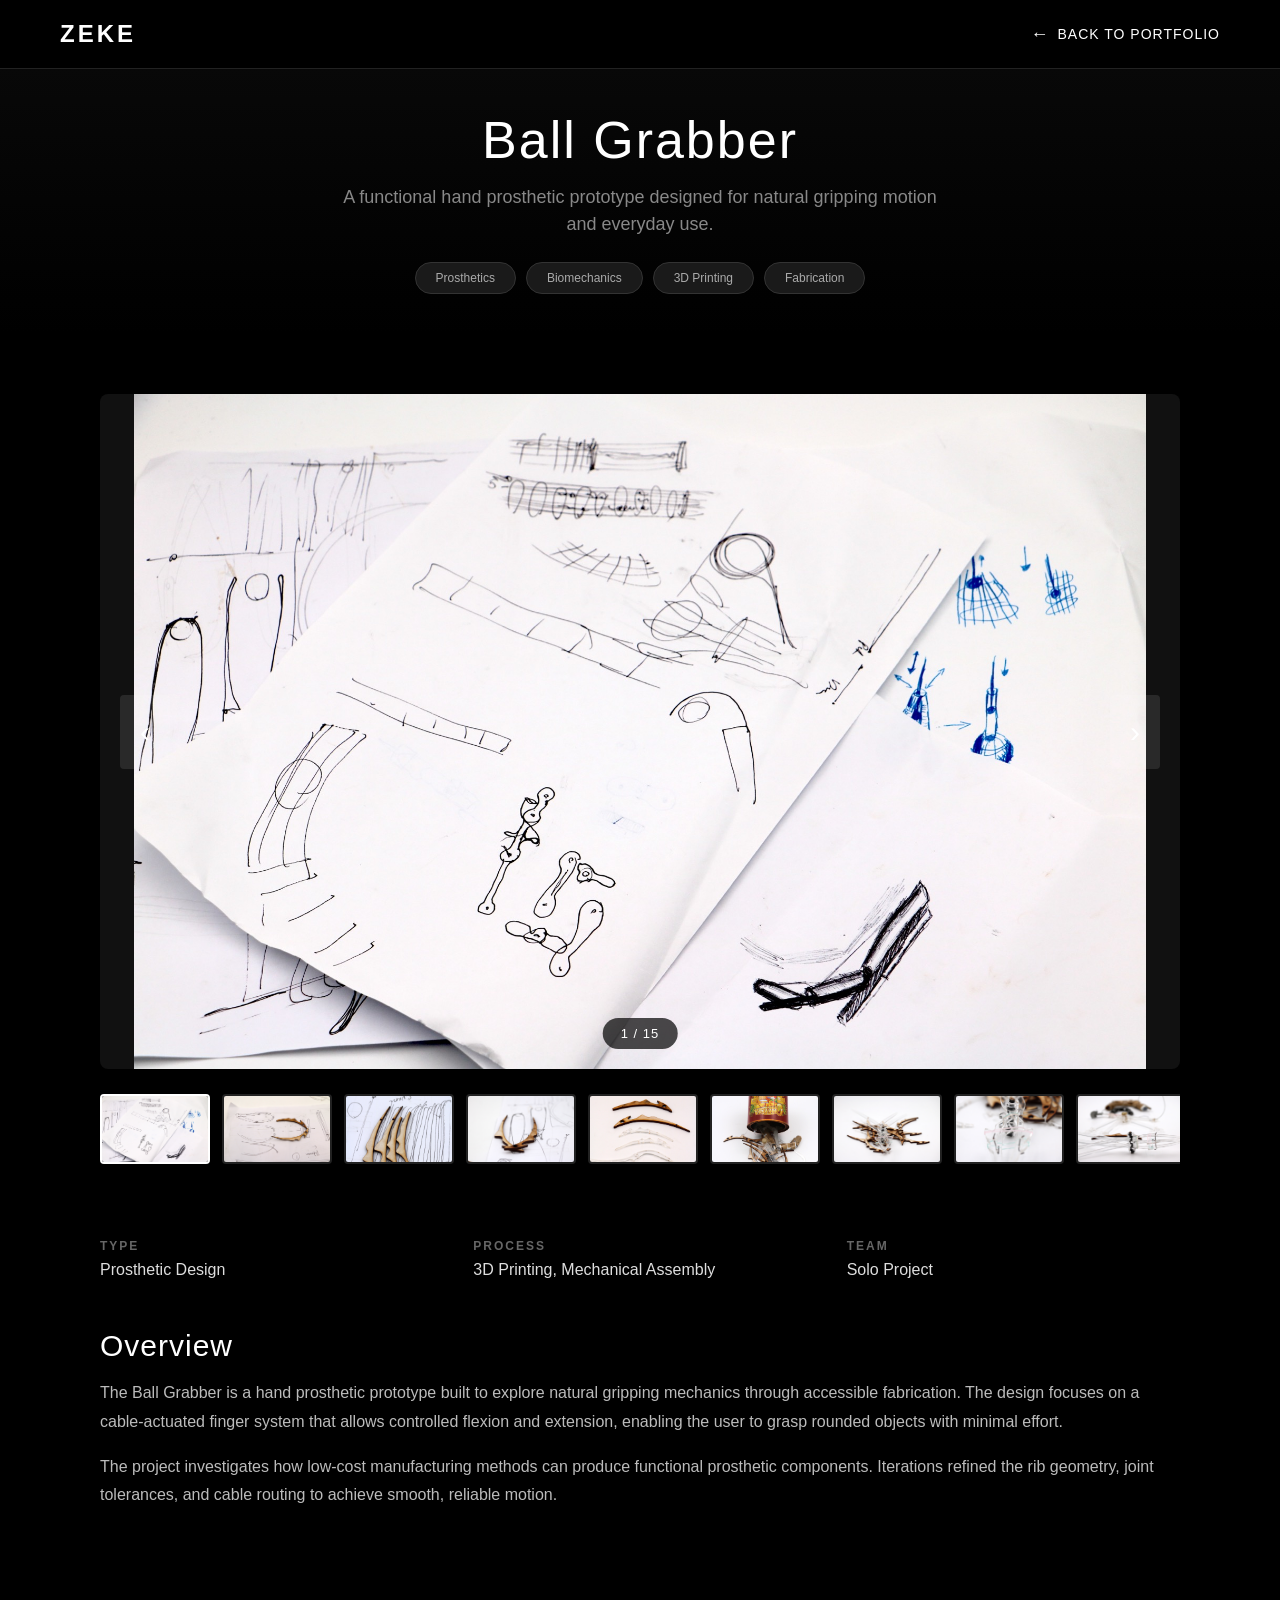
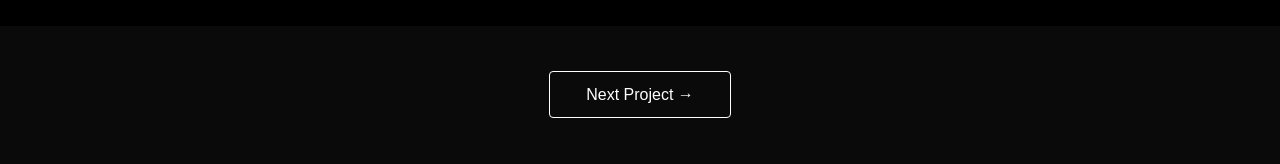
==== ball-grabber.html @ 94091442 "Refactor site: extract base64 images, add 4 new projects, clean up junk files - Extracted all inline" ====
<!DOCTYPE html>
<html lang="en">
<head>
    <meta charset="UTF-8">
    <meta name="viewport" content="width=device-width, initial-scale=1.0">
    <title>Ball Grabber — Zeke</title>
    <style>
        * { margin: 0; padding: 0; box-sizing: border-box; }
        body { font-family: 'Helvetica Neue', Arial, sans-serif; background: #000; color: #fff; overflow-x: hidden; }

        nav {
            position: fixed; top: 0; left: 0; right: 0; z-index: 100;
            padding: 20px 60px; display: flex; justify-content: space-between; align-items: center;
            background: rgba(0,0,0,0.95); backdrop-filter: blur(10px); border-bottom: 1px solid #222;
        }
        nav .logo { font-size: 24px; font-weight: 700; letter-spacing: 3px; }
        nav .back-link {
            color: #fff; text-decoration: none; font-size: 14px; letter-spacing: 1px;
            text-transform: uppercase; transition: opacity 0.3s ease; display: flex; align-items: center; gap: 8px;
        }
        nav .back-link:hover { opacity: 0.6; }
        nav .back-link::before { content: "←"; font-size: 18px; }

        .project-hero {
            min-height: 35vh; display: flex; flex-direction: column; justify-content: center;
            align-items: center; text-align: center; padding: 110px 60px 40px;
            background: linear-gradient(180deg, #0a0a0a 0%, #000 100%);
        }
        .project-hero h1 { font-size: 52px; font-weight: 300; letter-spacing: 2px; margin-bottom: 14px; }
        .project-hero .subtitle { font-size: 18px; color: #888; margin-bottom: 24px; max-width: 600px; line-height: 1.5; }
        .project-tags { display: flex; flex-wrap: wrap; gap: 10px; justify-content: center; }
        .tag { background: #1a1a1a; padding: 8px 20px; border-radius: 20px; font-size: 12px; color: #aaa; border: 1px solid #333; }

        .gallery-section { max-width: 1200px; margin: 0 auto; padding: 60px 60px 20px; }
        .gallery-main {
            position: relative; background: #111; border-radius: 8px; overflow: hidden; margin-bottom: 20px;
        }
        .gallery-main img {
            width: 100%; max-height: 75vh; object-fit: contain; display: block;
        }
        .gallery-nav {
            position: absolute; top: 50%; transform: translateY(-50%);
            background: rgba(255,255,255,0.1); border: none; color: #fff; font-size: 30px;
            padding: 20px; cursor: pointer; transition: all 0.3s ease; z-index: 10; border-radius: 4px;
        }
        .gallery-nav:hover { background: rgba(255,255,255,0.2); }
        .gallery-nav.prev { left: 20px; }
        .gallery-nav.next { right: 20px; }
        .gallery-counter {
            position: absolute; bottom: 20px; left: 50%; transform: translateX(-50%);
            background: rgba(0,0,0,0.7); padding: 8px 18px; border-radius: 20px; font-size: 13px; letter-spacing: 1px;
        }
        .gallery-thumbs {
            display: flex; gap: 12px; overflow-x: auto; padding: 5px 0 15px;
            scrollbar-width: thin; scrollbar-color: #333 #111;
        }
        .gallery-thumbs::-webkit-scrollbar { height: 6px; }
        .gallery-thumbs::-webkit-scrollbar-track { background: #111; }
        .gallery-thumbs::-webkit-scrollbar-thumb { background: #333; border-radius: 3px; }
        .thumb {
            min-width: 110px; height: 70px; background: #222; border-radius: 4px; cursor: pointer;
            overflow: hidden; border: 2px solid transparent; transition: border-color 0.2s ease; flex-shrink: 0;
        }
        .thumb img { width: 100%; height: 100%; object-fit: cover; }
        .thumb:hover { border-color: #666; }
        .thumb.active { border-color: #fff; }

        .video-section { max-width: 1200px; margin: 0 auto; padding: 20px 60px 60px; }
        .video-section h2 { font-size: 28px; font-weight: 300; letter-spacing: 1px; margin-bottom: 20px; color: #ccc; }
        .video-section video { width: 100%; border-radius: 8px; background: #111; }

        .info-section { max-width: 1200px; margin: 0 auto; padding: 40px 60px 100px; }
        .info-grid { display: grid; grid-template-columns: repeat(auto-fit, minmax(200px, 1fr)); gap: 40px; margin-bottom: 50px; }
        .info-item h3 { font-size: 12px; text-transform: uppercase; letter-spacing: 2px; color: #666; margin-bottom: 8px; }
        .info-item p { font-size: 16px; color: #ddd; }
        .desc-section h2 { font-size: 30px; font-weight: 300; letter-spacing: 1px; margin-bottom: 16px; }
        .desc-section p { font-size: 16px; line-height: 1.8; color: #bbb; margin-bottom: 16px; }

        .nav-footer { text-align: center; padding: 60px; background: #0a0a0a; }
        .nav-footer a { color: #fff; text-decoration: none; font-size: 16px; padding: 14px 36px; border: 1px solid #fff; border-radius: 4px; transition: all 0.3s ease; }
        .nav-footer a:hover { background: #fff; color: #000; }

        @media (max-width: 768px) {
            nav { padding: 20px 30px; }
            .project-hero { padding: 90px 30px 30px; }
            .project-hero h1 { font-size: 34px; }
            .gallery-section, .info-section, .video-section { padding-left: 30px; padding-right: 30px; }
            .gallery-nav { padding: 14px; font-size: 22px; }
        }
    </style>
</head>
<body>
    <nav>
        <div class="logo">ZEKE</div>
        <a href="index.html" class="back-link">Back to Portfolio</a>
    </nav>

    <div class="project-hero">
        <h1>Ball Grabber</h1>
        <p class="subtitle">A functional hand prosthetic prototype designed for natural gripping motion and everyday use.</p>
        <div class="project-tags">
            <span class="tag">Prosthetics</span>
            <span class="tag">Biomechanics</span>
            <span class="tag">3D Printing</span>
            <span class="tag">Fabrication</span>
        </div>
    </div>

    <div class="gallery-section">
        <div class="gallery-main">
            <img id="main-img" src="images/ball-grabber/1.jpg" alt="Ball Grabber">
            <button class="gallery-nav prev" onclick="changeImg(-1)">&#8249;</button>
            <button class="gallery-nav next" onclick="changeImg(1)">&#8250;</button>
            <div class="gallery-counter"><span id="cur">1</span> / <span id="tot"></span></div>
        </div>
        <div class="gallery-thumbs" id="thumbs"></div>
    </div>

    <div class="video-section" id="video-wrap" style="display:none">
        <h2>Demo</h2>
        <video controls preload="none">
            <source src="videos/ball-grabber-demo.mp4" type="video/mp4">
        </video>
    </div>

    <div class="info-section">
        <div class="info-grid">
            <div class="info-item"><h3>Type</h3><p>Prosthetic Design</p></div>
            <div class="info-item"><h3>Process</h3><p>3D Printing, Mechanical Assembly</p></div>
            <div class="info-item"><h3>Team</h3><p>Solo Project</p></div>
        </div>
        <div class="desc-section">
            <h2>Overview</h2>
            <p>The Ball Grabber is a hand prosthetic prototype built to explore natural gripping mechanics through accessible fabrication. The design focuses on a cable-actuated finger system that allows controlled flexion and extension, enabling the user to grasp rounded objects with minimal effort.</p>
            <p>The project investigates how low-cost manufacturing methods can produce functional prosthetic components. Iterations refined the rib geometry, joint tolerances, and cable routing to achieve smooth, reliable motion.</p>
        </div>
    </div>

    <div class="nav-footer">
        <a href="idle-motion.html">Next Project →</a>
    </div>

    <script>
        const imgs = [
            'images/ball-grabber/1.jpg',
            'images/ball-grabber/2.jpg',
            'images/ball-grabber/3.jpg',
            'images/ball-grabber/4.jpg',
            'images/ball-grabber/6.jpg',
            'images/ball-grabber/7.jpg',
            'images/ball-grabber/8.jpg',
            'images/ball-grabber/9.jpg',
            'images/ball-grabber/10.jpg',
            'images/ball-grabber/11.jpg',
            'images/ball-grabber/12.jpg',
            'images/ball-grabber/13.jpg',
            'images/ball-grabber/14.jpg',
            'images/ball-grabber/15.jpg',
            'images/ball-grabber/16.jpg'
        ];
        let cur = 0;
        const mainImg = document.getElementById('main-img');
        const curEl = document.getElementById('cur');
        const totEl = document.getElementById('tot');
        const thumbsEl = document.getElementById('thumbs');

        totEl.textContent = imgs.length;

        imgs.forEach((src, i) => {
            const t = document.createElement('div');
            t.className = 'thumb' + (i === 0 ? ' active' : '');
            t.innerHTML = `<img src="${src}" alt="Image ${i+1}" loading="lazy">`;
            t.onclick = () => goTo(i);
            thumbsEl.appendChild(t);
        });

        function goTo(i) {
            cur = i;
            mainImg.src = imgs[cur];
            curEl.textContent = cur + 1;
            document.querySelectorAll('.thumb').forEach((t, idx) => t.classList.toggle('active', idx === cur));
            document.querySelectorAll('.thumb')[cur].scrollIntoView({ behavior: 'smooth', inline: 'center' });
        }

        function changeImg(dir) {
            cur = (cur + dir + imgs.length) % imgs.length;
            goTo(cur);
        }

        document.addEventListener('keydown', e => {
            if (e.key === 'ArrowLeft') changeImg(-1);
            if (e.key === 'ArrowRight') changeImg(1);
        });

        // Show video section only if video file exists
        fetch('videos/ball-grabber-demo.mp4', { method: 'HEAD' })
            .then(r => { if (r.ok) document.getElementById('video-wrap').style.display = 'block'; })
            .catch(() => {});
    </script>
</body>
</html>
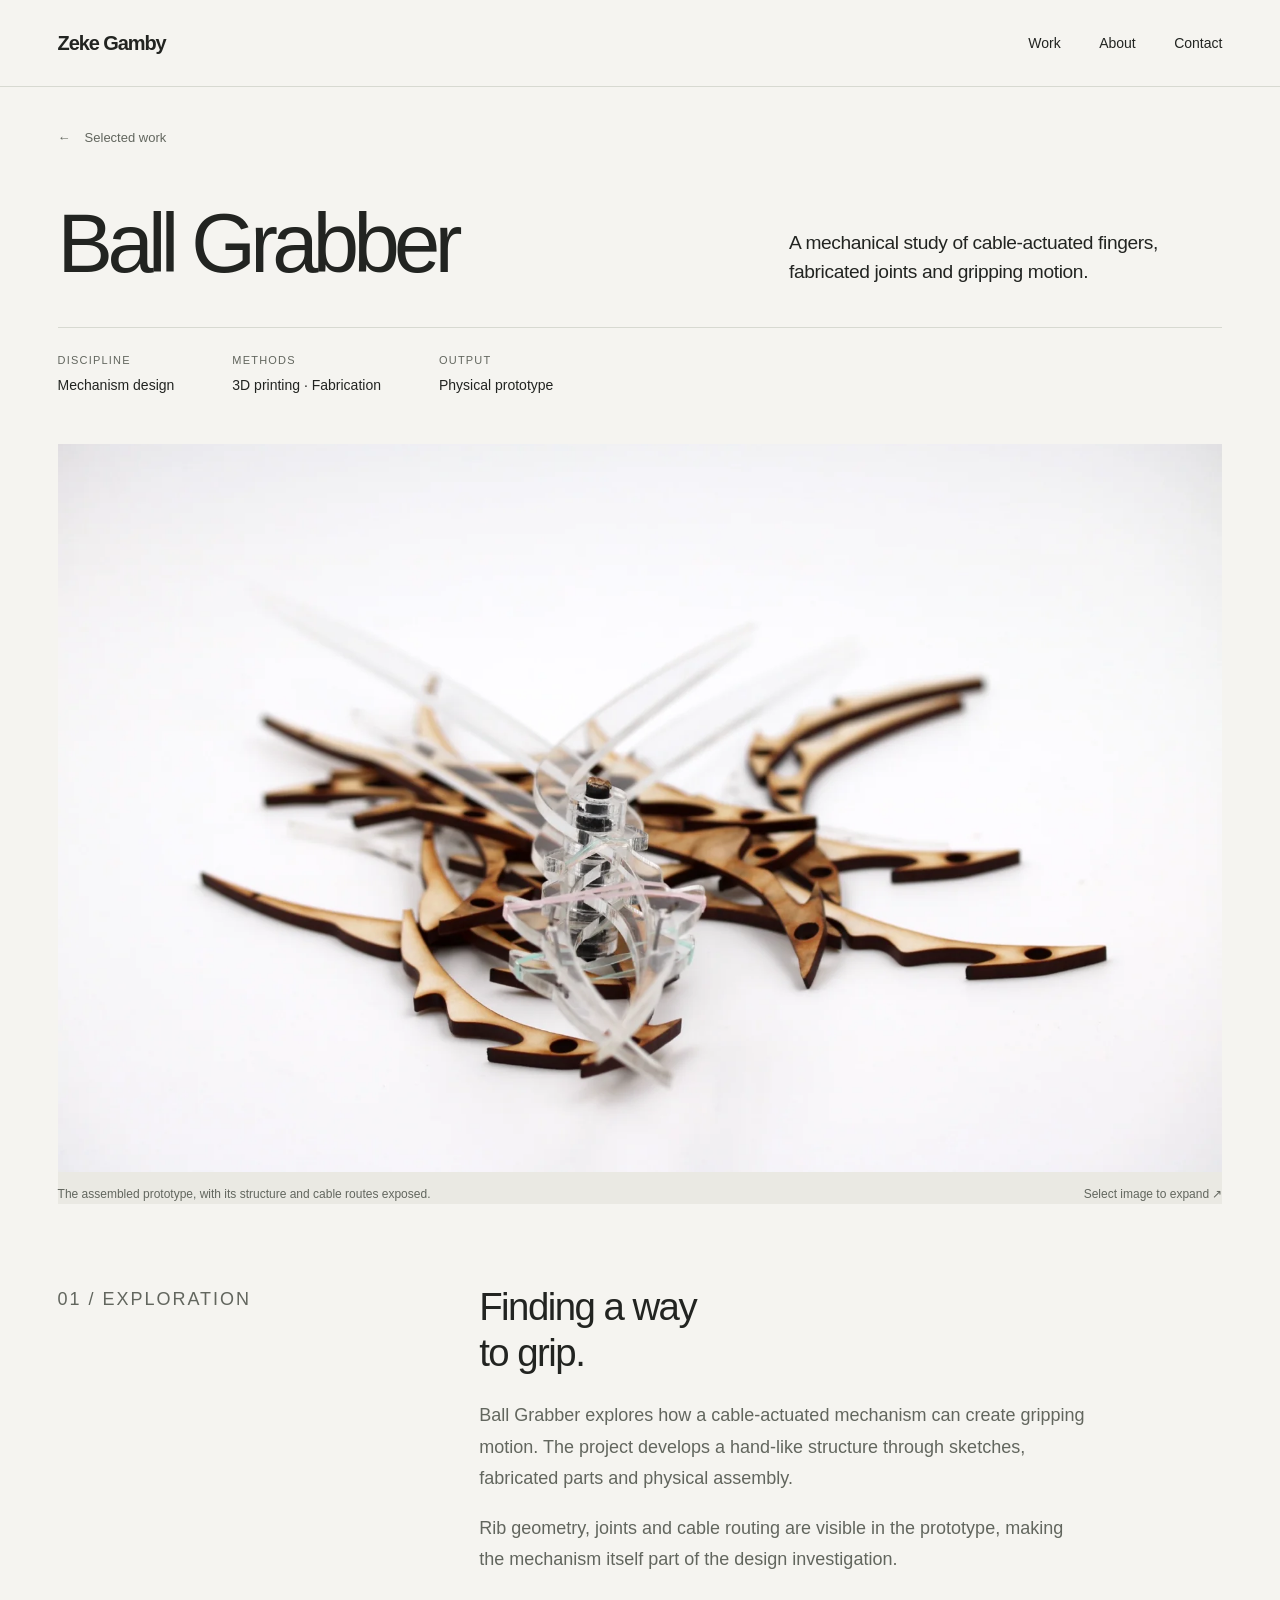
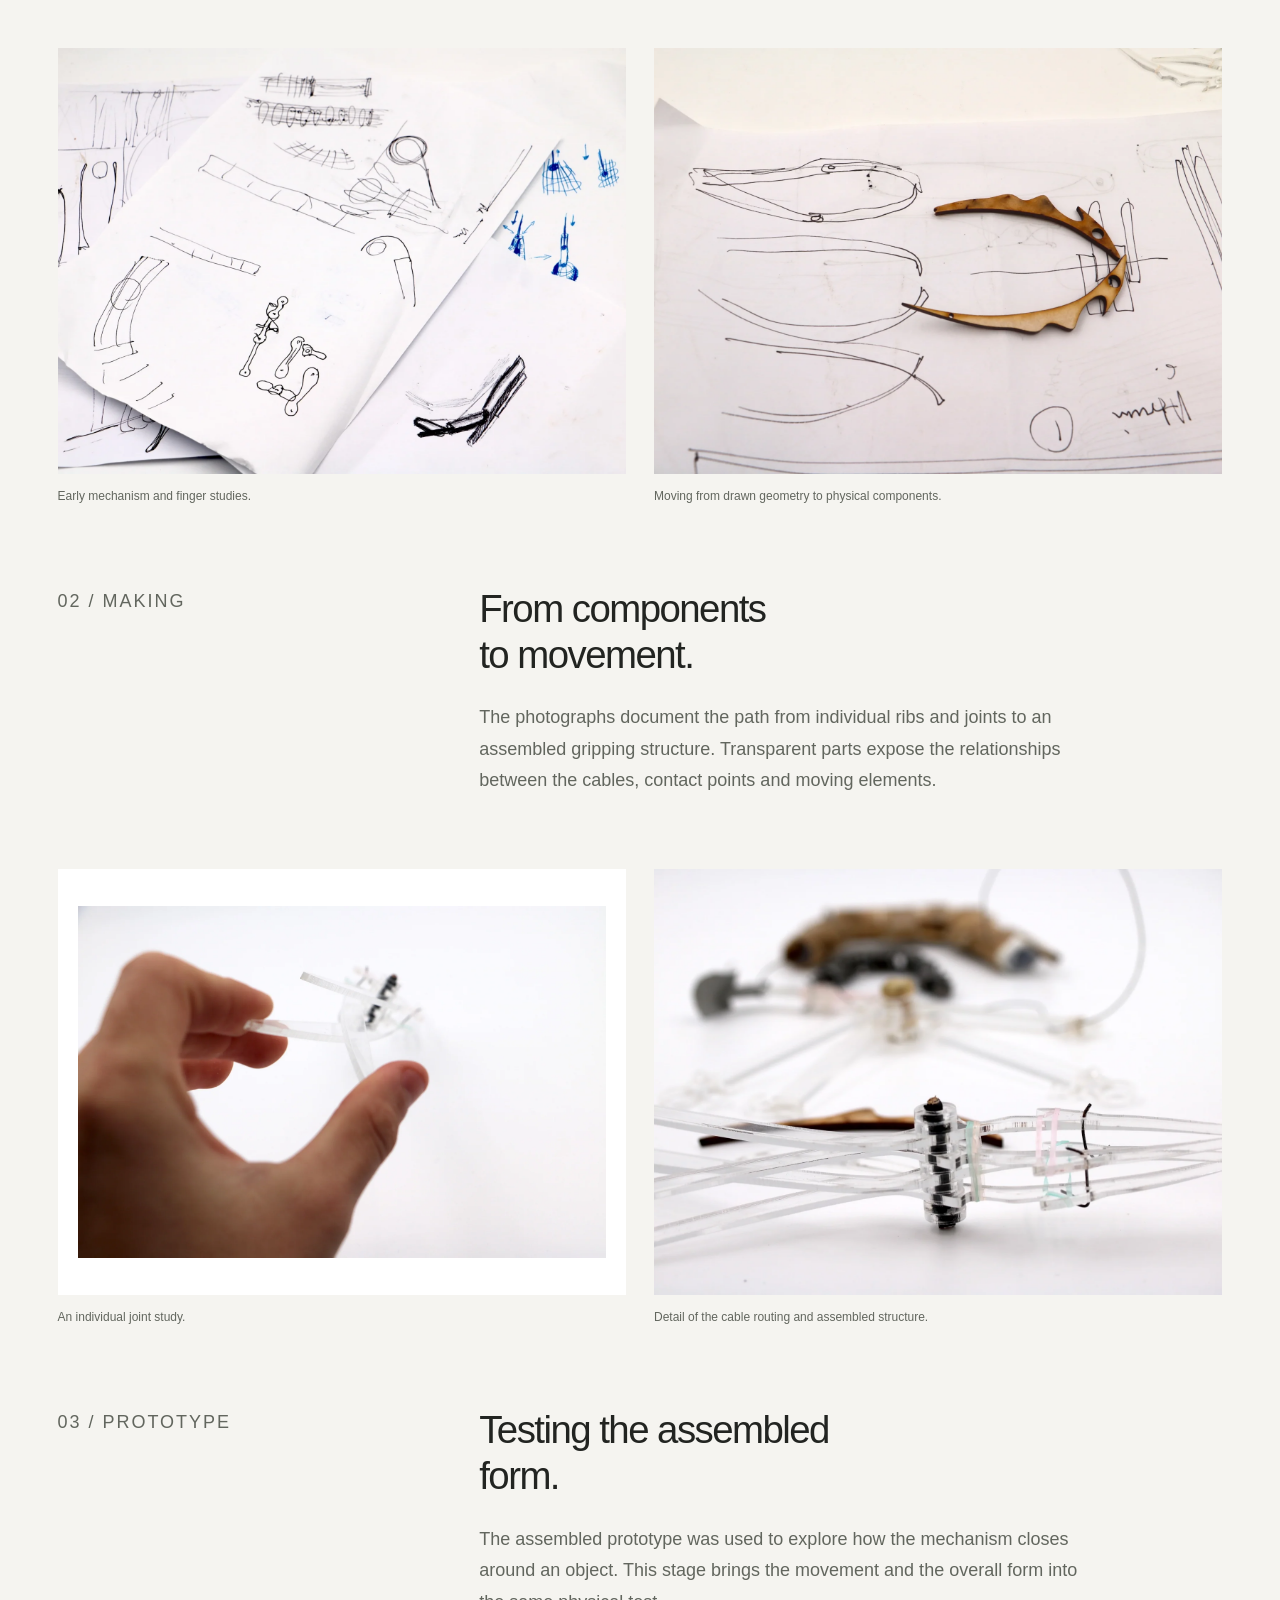
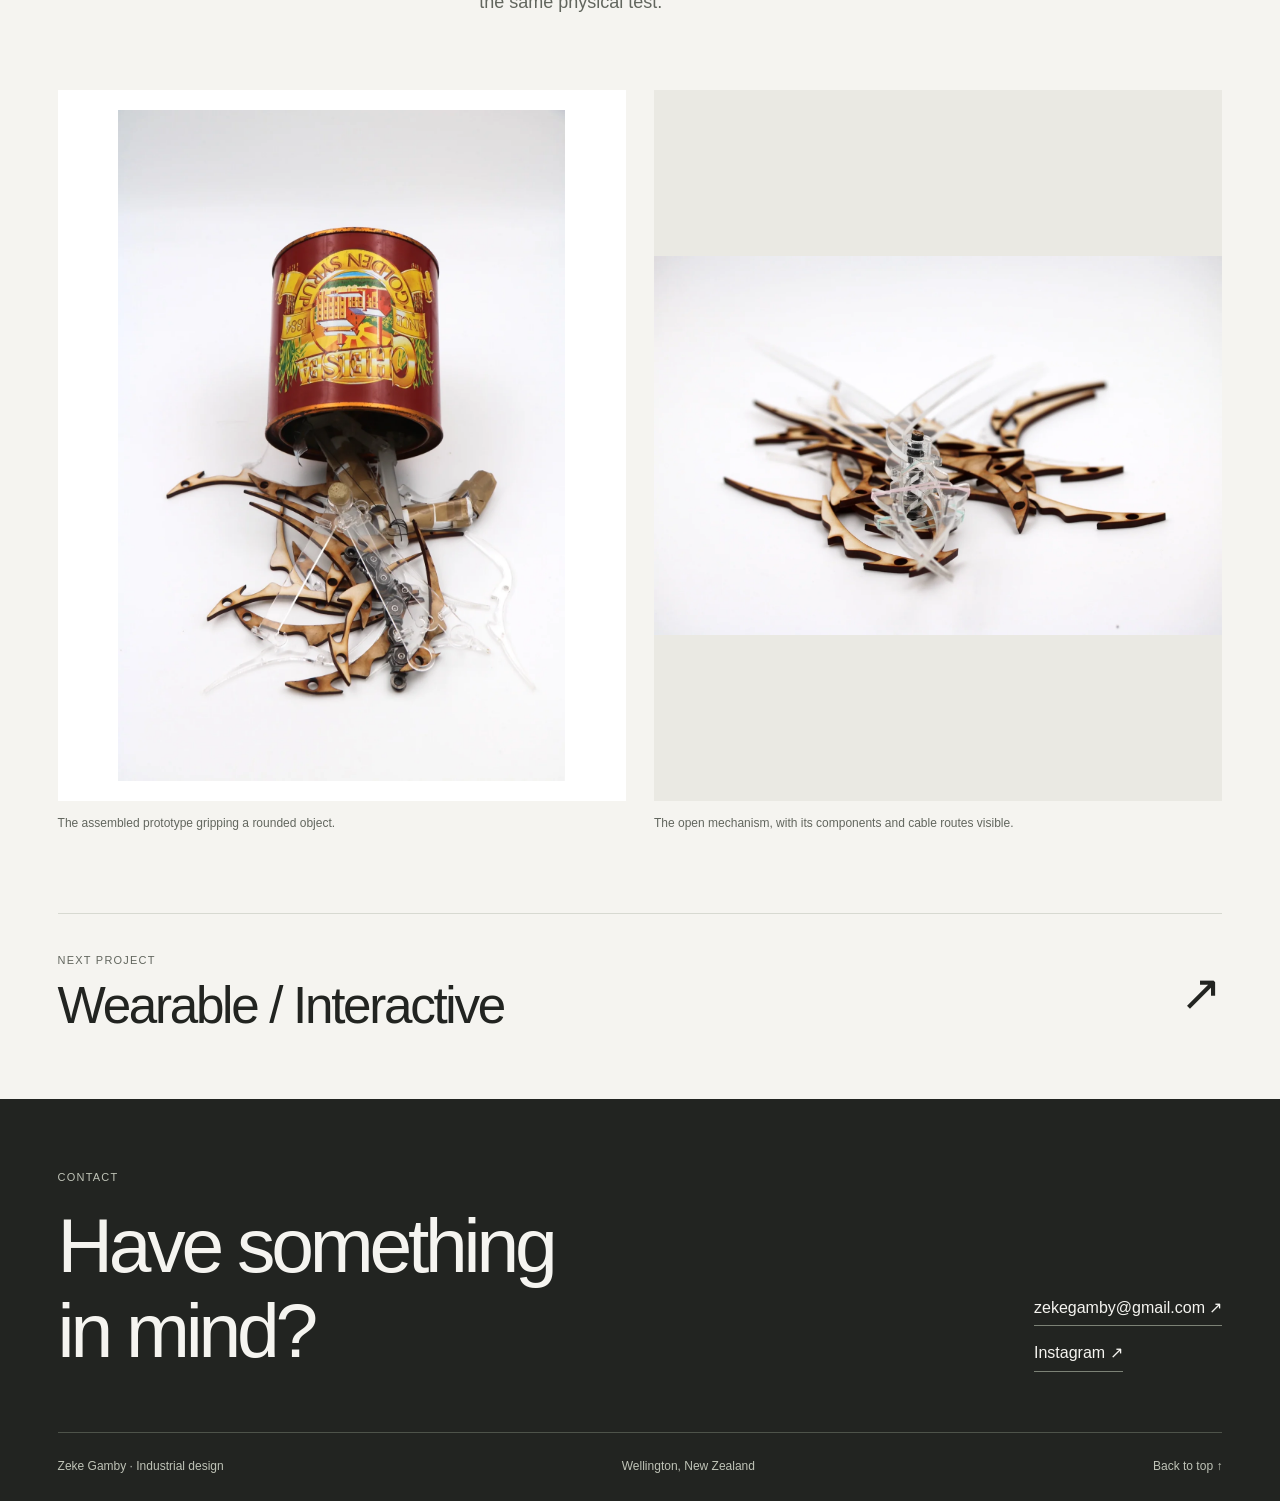
==== commit e13d0b07: "Redesign portfolio with readable case studies and image-led project layouts" ====
--- a/ball-grabber.html
+++ b/ball-grabber.html
@@ -1,201 +1,20 @@
-<!DOCTYPE html>
-<html lang="en">
-<head>
-    <meta charset="UTF-8">
-    <meta name="viewport" content="width=device-width, initial-scale=1.0">
-    <title>Ball Grabber — Zeke</title>
-    <style>
-        * { margin: 0; padding: 0; box-sizing: border-box; }
-        body { font-family: 'Helvetica Neue', Arial, sans-serif; background: #000; color: #fff; overflow-x: hidden; }
-
-        nav {
-            position: fixed; top: 0; left: 0; right: 0; z-index: 100;
-            padding: 20px 60px; display: flex; justify-content: space-between; align-items: center;
-            background: rgba(0,0,0,0.95); backdrop-filter: blur(10px); border-bottom: 1px solid #222;
-        }
-        nav .logo { font-size: 24px; font-weight: 700; letter-spacing: 3px; }
-        nav .back-link {
-            color: #fff; text-decoration: none; font-size: 14px; letter-spacing: 1px;
-            text-transform: uppercase; transition: opacity 0.3s ease; display: flex; align-items: center; gap: 8px;
-        }
-        nav .back-link:hover { opacity: 0.6; }
-        nav .back-link::before { content: "←"; font-size: 18px; }
-
-        .project-hero {
-            min-height: 35vh; display: flex; flex-direction: column; justify-content: center;
-            align-items: center; text-align: center; padding: 110px 60px 40px;
-            background: linear-gradient(180deg, #0a0a0a 0%, #000 100%);
-        }
-        .project-hero h1 { font-size: 52px; font-weight: 300; letter-spacing: 2px; margin-bottom: 14px; }
-        .project-hero .subtitle { font-size: 18px; color: #888; margin-bottom: 24px; max-width: 600px; line-height: 1.5; }
-        .project-tags { display: flex; flex-wrap: wrap; gap: 10px; justify-content: center; }
-        .tag { background: #1a1a1a; padding: 8px 20px; border-radius: 20px; font-size: 12px; color: #aaa; border: 1px solid #333; }
-
-        .gallery-section { max-width: 1200px; margin: 0 auto; padding: 60px 60px 20px; }
-        .gallery-main {
-            position: relative; background: #111; border-radius: 8px; overflow: hidden; margin-bottom: 20px;
-        }
-        .gallery-main img {
-            width: 100%; max-height: 75vh; object-fit: contain; display: block;
-        }
-        .gallery-nav {
-            position: absolute; top: 50%; transform: translateY(-50%);
-            background: rgba(255,255,255,0.1); border: none; color: #fff; font-size: 30px;
-            padding: 20px; cursor: pointer; transition: all 0.3s ease; z-index: 10; border-radius: 4px;
-        }
-        .gallery-nav:hover { background: rgba(255,255,255,0.2); }
-        .gallery-nav.prev { left: 20px; }
-        .gallery-nav.next { right: 20px; }
-        .gallery-counter {
-            position: absolute; bottom: 20px; left: 50%; transform: translateX(-50%);
-            background: rgba(0,0,0,0.7); padding: 8px 18px; border-radius: 20px; font-size: 13px; letter-spacing: 1px;
-        }
-        .gallery-thumbs {
-            display: flex; gap: 12px; overflow-x: auto; padding: 5px 0 15px;
-            scrollbar-width: thin; scrollbar-color: #333 #111;
-        }
-        .gallery-thumbs::-webkit-scrollbar { height: 6px; }
-        .gallery-thumbs::-webkit-scrollbar-track { background: #111; }
-        .gallery-thumbs::-webkit-scrollbar-thumb { background: #333; border-radius: 3px; }
-        .thumb {
-            min-width: 110px; height: 70px; background: #222; border-radius: 4px; cursor: pointer;
-            overflow: hidden; border: 2px solid transparent; transition: border-color 0.2s ease; flex-shrink: 0;
-        }
-        .thumb img { width: 100%; height: 100%; object-fit: cover; }
-        .thumb:hover { border-color: #666; }
-        .thumb.active { border-color: #fff; }
-
-        .video-section { max-width: 1200px; margin: 0 auto; padding: 20px 60px 60px; }
-        .video-section h2 { font-size: 28px; font-weight: 300; letter-spacing: 1px; margin-bottom: 20px; color: #ccc; }
-        .video-section video { width: 100%; border-radius: 8px; background: #111; }
-
-        .info-section { max-width: 1200px; margin: 0 auto; padding: 40px 60px 100px; }
-        .info-grid { display: grid; grid-template-columns: repeat(auto-fit, minmax(200px, 1fr)); gap: 40px; margin-bottom: 50px; }
-        .info-item h3 { font-size: 12px; text-transform: uppercase; letter-spacing: 2px; color: #666; margin-bottom: 8px; }
-        .info-item p { font-size: 16px; color: #ddd; }
-        .desc-section h2 { font-size: 30px; font-weight: 300; letter-spacing: 1px; margin-bottom: 16px; }
-        .desc-section p { font-size: 16px; line-height: 1.8; color: #bbb; margin-bottom: 16px; }
-
-        .nav-footer { text-align: center; padding: 60px; background: #0a0a0a; }
-        .nav-footer a { color: #fff; text-decoration: none; font-size: 16px; padding: 14px 36px; border: 1px solid #fff; border-radius: 4px; transition: all 0.3s ease; }
-        .nav-footer a:hover { background: #fff; color: #000; }
-
-        @media (max-width: 768px) {
-            nav { padding: 20px 30px; }
-            .project-hero { padding: 90px 30px 30px; }
-            .project-hero h1 { font-size: 34px; }
-            .gallery-section, .info-section, .video-section { padding-left: 30px; padding-right: 30px; }
-            .gallery-nav { padding: 14px; font-size: 22px; }
-        }
-    </style>
-</head>
-<body>
-    <nav>
-        <div class="logo">ZEKE</div>
-        <a href="index.html" class="back-link">Back to Portfolio</a>
-    </nav>
-
-    <div class="project-hero">
-        <h1>Ball Grabber</h1>
-        <p class="subtitle">A functional hand prosthetic prototype designed for natural gripping motion and everyday use.</p>
-        <div class="project-tags">
-            <span class="tag">Prosthetics</span>
-            <span class="tag">Biomechanics</span>
-            <span class="tag">3D Printing</span>
-            <span class="tag">Fabrication</span>
-        </div>
-    </div>
-
-    <div class="gallery-section">
-        <div class="gallery-main">
-            <img id="main-img" src="images/ball-grabber/1.jpg" alt="Ball Grabber">
-            <button class="gallery-nav prev" onclick="changeImg(-1)">&#8249;</button>
-            <button class="gallery-nav next" onclick="changeImg(1)">&#8250;</button>
-            <div class="gallery-counter"><span id="cur">1</span> / <span id="tot"></span></div>
-        </div>
-        <div class="gallery-thumbs" id="thumbs"></div>
-    </div>
-
-    <div class="video-section" id="video-wrap" style="display:none">
-        <h2>Demo</h2>
-        <video controls preload="none">
-            <source src="videos/ball-grabber-demo.mp4" type="video/mp4">
-        </video>
-    </div>
-
-    <div class="info-section">
-        <div class="info-grid">
-            <div class="info-item"><h3>Type</h3><p>Prosthetic Design</p></div>
-            <div class="info-item"><h3>Process</h3><p>3D Printing, Mechanical Assembly</p></div>
-            <div class="info-item"><h3>Team</h3><p>Solo Project</p></div>
-        </div>
-        <div class="desc-section">
-            <h2>Overview</h2>
-            <p>The Ball Grabber is a hand prosthetic prototype built to explore natural gripping mechanics through accessible fabrication. The design focuses on a cable-actuated finger system that allows controlled flexion and extension, enabling the user to grasp rounded objects with minimal effort.</p>
-            <p>The project investigates how low-cost manufacturing methods can produce functional prosthetic components. Iterations refined the rib geometry, joint tolerances, and cable routing to achieve smooth, reliable motion.</p>
-        </div>
-    </div>
-
-    <div class="nav-footer">
-        <a href="idle-motion.html">Next Project →</a>
-    </div>
-
-    <script>
-        const imgs = [
-            'images/ball-grabber/1.jpg',
-            'images/ball-grabber/2.jpg',
-            'images/ball-grabber/3.jpg',
-            'images/ball-grabber/4.jpg',
-            'images/ball-grabber/6.jpg',
-            'images/ball-grabber/7.jpg',
-            'images/ball-grabber/8.jpg',
-            'images/ball-grabber/9.jpg',
-            'images/ball-grabber/10.jpg',
-            'images/ball-grabber/11.jpg',
-            'images/ball-grabber/12.jpg',
-            'images/ball-grabber/13.jpg',
-            'images/ball-grabber/14.jpg',
-            'images/ball-grabber/15.jpg',
-            'images/ball-grabber/16.jpg'
-        ];
-        let cur = 0;
-        const mainImg = document.getElementById('main-img');
-        const curEl = document.getElementById('cur');
-        const totEl = document.getElementById('tot');
-        const thumbsEl = document.getElementById('thumbs');
-
-        totEl.textContent = imgs.length;
-
-        imgs.forEach((src, i) => {
-            const t = document.createElement('div');
-            t.className = 'thumb' + (i === 0 ? ' active' : '');
-            t.innerHTML = `<img src="${src}" alt="Image ${i+1}" loading="lazy">`;
-            t.onclick = () => goTo(i);
-            thumbsEl.appendChild(t);
-        });
-
-        function goTo(i) {
-            cur = i;
-            mainImg.src = imgs[cur];
-            curEl.textContent = cur + 1;
-            document.querySelectorAll('.thumb').forEach((t, idx) => t.classList.toggle('active', idx === cur));
-            document.querySelectorAll('.thumb')[cur].scrollIntoView({ behavior: 'smooth', inline: 'center' });
-        }
-
-        function changeImg(dir) {
-            cur = (cur + dir + imgs.length) % imgs.length;
-            goTo(cur);
-        }
-
-        document.addEventListener('keydown', e => {
-            if (e.key === 'ArrowLeft') changeImg(-1);
-            if (e.key === 'ArrowRight') changeImg(1);
-        });
-
-        // Show video section only if video file exists
-        fetch('videos/ball-grabber-demo.mp4', { method: 'HEAD' })
-            .then(r => { if (r.ok) document.getElementById('video-wrap').style.display = 'block'; })
-            .catch(() => {});
-    </script>
-</body>
-</html>
+<!doctype html>
+<html lang="en"><head>
+<meta charset="utf-8"><meta name="viewport" content="width=device-width, initial-scale=1">
+<title>Ball Grabber — Zeke Gamby</title><meta name="description" content="A mechanical study of cable-actuated fingers, fabricated joints and gripping motion.">
+<meta name="theme-color" content="#f5f4f0"><link rel="canonical" href="https://zekegamby.com/ball-grabber.html">
+<meta property="og:type" content="website"><meta property="og:title" content="Ball Grabber — Zeke Gamby"><meta property="og:description" content="A mechanical study of cable-actuated fingers, fabricated joints and gripping motion."><meta property="og:url" content="https://zekegamby.com/ball-grabber.html"><meta property="og:image" content="https://zekegamby.com/assets/grabber-cover.webp">
+<link rel="icon" href="assets/favicon.svg" type="image/svg+xml"><link rel="stylesheet" href="assets/site.css"><script src="assets/site.js" defer></script>
+</head><body><a class="skip" href="#main">Skip to content</a>
+<header class="site-header"><div class="wrap header-inner">
+<a class="wordmark" href="index.html" aria-label="Zeke Gamby, home">Zeke Gamby</a>
+<nav class="site-nav" aria-label="Main navigation"><a href="index.html#projects">Work</a><a href="index.html#about">About</a><a href="index.html#contact">Contact</a></nav>
+</div></header><main id="main"><div class="wrap"><header class="project-header"><a class="back-link" href="index.html#projects"><span aria-hidden="true">←</span> Selected work</a>
+<div class="project-title-row"><h1>Ball Grabber</h1><p class="project-intro">A mechanical study of cable-actuated fingers, fabricated joints and gripping motion.</p></div><dl class="meta"><div><dt>Discipline</dt><dd>Mechanism design</dd></div><div><dt>Methods</dt><dd>3D printing · Fabrication</dd></div><div><dt>Output</dt><dd>Physical prototype</dd></div></dl></header>
+<figure class="project-hero "><a href="assets/grabber-cover.webp" class="image-link" data-viewer data-caption="The assembled prototype, with its structure and cable routes exposed." aria-label="Expand image: An assembled gripping mechanism with timber and transparent components"><img src="assets/grabber-cover.webp" srcset="assets/grabber-cover-small.webp 840w, assets/grabber-cover.webp 1800w" sizes="(max-width: 640px) 100vw, (max-width: 900px) 60vw, 900px" width="1800" height="1200" alt="An assembled gripping mechanism with timber and transparent components" loading="eager" fetchpriority="high" decoding="async" class=""></a><figcaption><span>The assembled prototype, with its structure and cable routes exposed.</span><span class="expand-hint">Select image to expand ↗</span></figcaption></figure><div class="project-body"><section class="story-section"><p class="section-label">01 / Exploration</p><div><h2>Finding a way<br>to grip.</h2><p>Ball Grabber explores how a cable-actuated mechanism can create gripping motion. The project develops a hand-like structure through sketches, fabricated parts and physical assembly.</p><p>Rib geometry, joints and cable routing are visible in the prototype, making the mechanism itself part of the design investigation.</p></div></section><div class="gallery"><figure class=""><a href="assets/grabber-sketch.webp" class="image-link" data-viewer data-caption="Early mechanism and finger studies." aria-label="Expand image: Pencil sketches of mechanical fingers and gripping configurations"><img src="assets/grabber-sketch.webp" srcset="assets/grabber-sketch-small.webp 840w, assets/grabber-sketch.webp 1800w" sizes="(max-width: 640px) 100vw, (max-width: 900px) 60vw, 900px" width="1800" height="1200" alt="Pencil sketches of mechanical fingers and gripping configurations" loading="lazy" decoding="async" class=""></a><figcaption><span>Early mechanism and finger studies.</span></figcaption></figure><figure class=""><a href="assets/grabber-hero.webp" class="image-link" data-viewer data-caption="Moving from drawn geometry to physical components." aria-label="Expand image: Fabricated timber ribs arranged on a drawing"><img src="assets/grabber-hero.webp" srcset="assets/grabber-hero-small.webp 840w, assets/grabber-hero.webp 1800w" sizes="(max-width: 640px) 100vw, (max-width: 900px) 60vw, 900px" width="1800" height="1200" alt="Fabricated timber ribs arranged on a drawing" loading="lazy" decoding="async" class=""></a><figcaption><span>Moving from drawn geometry to physical components.</span></figcaption></figure></div><section class="story-section"><p class="section-label">02 / Making</p><div><h2>From components<br>to movement.</h2><p>The photographs document the path from individual ribs and joints to an assembled gripping structure. Transparent parts expose the relationships between the cables, contact points and moving elements.</p></div></section><div class="gallery"><figure class="contain"><a href="assets/grabber-joint.webp" class="image-link" data-viewer data-caption="An individual joint study." aria-label="Expand image: A hand holding a small transparent joint prototype"><img src="assets/grabber-joint.webp" srcset="assets/grabber-joint-small.webp 840w, assets/grabber-joint.webp 1800w" sizes="(max-width: 640px) 100vw, (max-width: 900px) 60vw, 900px" width="1800" height="1200" alt="A hand holding a small transparent joint prototype" loading="lazy" decoding="async" class=""></a><figcaption><span>An individual joint study.</span></figcaption></figure><figure class=""><a href="assets/grabber-detail.webp" class="image-link" data-viewer data-caption="Detail of the cable routing and assembled structure." aria-label="Expand image: Close-up of cables and the assembled gripping mechanism"><img src="assets/grabber-detail.webp" srcset="assets/grabber-detail-small.webp 840w, assets/grabber-detail.webp 1800w" sizes="(max-width: 640px) 100vw, (max-width: 900px) 60vw, 900px" width="1800" height="1200" alt="Close-up of cables and the assembled gripping mechanism" loading="lazy" decoding="async" class=""></a><figcaption><span>Detail of the cable routing and assembled structure.</span></figcaption></figure></div><section class="story-section"><p class="section-label">03 / Prototype</p><div><h2>Testing the assembled form.</h2><p>The assembled prototype was used to explore how the mechanism closes around an object. This stage brings the movement and the overall form into the same physical test.</p></div></section><div class="gallery"><figure class="portrait contain"><a href="assets/grabber-held.webp" class="image-link" data-viewer data-caption="The assembled prototype gripping a rounded object." aria-label="Expand image: Gripping prototype holding a small can"><img src="assets/grabber-held.webp" srcset="assets/grabber-held-small.webp 560w, assets/grabber-held.webp 1200w" sizes="(max-width: 640px) 100vw, (max-width: 900px) 60vw, 900px" width="1200" height="1800" alt="Gripping prototype holding a small can" loading="lazy" decoding="async" class=""></a><figcaption><span>The assembled prototype gripping a rounded object.</span></figcaption></figure><figure class="portrait"><a href="assets/grabber-cover.webp" class="image-link" data-viewer data-caption="The open mechanism, with its components and cable routes visible." aria-label="Expand image: Assembled mechanical gripper with timber ribs and transparent components"><img src="assets/grabber-cover.webp" srcset="assets/grabber-cover-small.webp 840w, assets/grabber-cover.webp 1800w" sizes="(max-width: 640px) 100vw, (max-width: 900px) 60vw, 900px" width="1800" height="1200" alt="Assembled mechanical gripper with timber ribs and transparent components" loading="lazy" decoding="async" class=""></a><figcaption><span>The open mechanism, with its components and cable routes visible.</span></figcaption></figure></div></div>
+<a class="next-project" href="wearable-products.html"><div><p class="eyebrow">Next project</p><h2>Wearable / Interactive</h2></div><span class="big-arrow" aria-hidden="true">↗</span></a>
+</div></main><footer class="contact" id="contact"><div class="wrap">
+<div class="contact-main"><div><p class="eyebrow">Contact</p><h2>Have something<br>in mind?</h2></div>
+<div class="contact-links"><a href="mailto:zekegamby@gmail.com">zekegamby@gmail.com <span aria-hidden="true">↗</span></a><a href="https://instagram.com/zekesdesigns" target="_blank" rel="noopener noreferrer">Instagram <span aria-hidden="true">↗</span></a></div></div>
+<div class="footer-row"><span>Zeke Gamby · Industrial design</span><span>Wellington, New Zealand</span><a href="#main">Back to top ↑</a></div>
+</div></footer></body></html>
--- a/assets/site.css
+++ b/assets/site.css
@@ -0,0 +1,127 @@
+@charset "UTF-8";
+:root{--paper:#f5f4f0;--ink:#222421;--muted:#62665e;--line:#d7d9d1;--accent:#284b3b;--white:#fff;--gutter:clamp(22px,4.5vw,72px);--max:1440px;font-synthesis:none;color-scheme:light}
+*{box-sizing:border-box}
+html{scroll-behavior:smooth;scroll-padding-top:100px}
+body{margin:0;background:var(--paper);color:var(--ink);font-family:"Helvetica Neue",Helvetica,Arial,sans-serif;font-size:17px;line-height:1.6;-webkit-font-smoothing:antialiased}
+body.viewer-open{overflow:hidden}
+a{color:inherit;text-decoration:none;text-underline-offset:5px}
+button{font:inherit;color:inherit}
+img,video{display:block;max-width:100%;height:auto}
+img{font-size:14px}
+figure,h1,h2,h3,p{margin:0}
+p+p{margin-top:1em}
+button,a{-webkit-tap-highlight-color:transparent}
+a:focus-visible,button:focus-visible,summary:focus-visible{outline:2px solid var(--accent);outline-offset:6px}
+::selection{background:#d7e2c7;color:#20271d}
+.wrap{width:min(100%,var(--max));margin-inline:auto;padding-inline:var(--gutter)}
+.skip{position:fixed;z-index:100;left:24px;top:-100px;background:var(--ink);color:#fff;padding:12px 20px}
+.skip:focus{top:12px}
+.site-header{position:sticky;top:0;z-index:20;background:var(--paper);border-bottom:1px solid var(--line)}
+.header-inner{min-height:86px;display:flex;align-items:center;justify-content:space-between;gap:24px}
+.wordmark{font-size:20px;font-weight:650;letter-spacing:-.055em;white-space:nowrap}
+.site-nav{display:flex;align-items:center;gap:clamp(20px,3vw,46px);font-size:14px}
+.site-nav a{padding-block:12px}
+.site-nav a:hover,.site-nav a[aria-current=page]{text-decoration:underline}
+.eyebrow,.section-label,.index-number,.project-kind,.meta dt,.footer-note{font-size:11px;letter-spacing:.11em;text-transform:uppercase;font-weight:500;line-height:1.5}
+.eyebrow{color:var(--muted)}
+.hero{padding-block:78px 68px}
+.hero-topline{display:flex;justify-content:space-between;gap:20px;margin-bottom:40px}
+.hero-main{display:grid;grid-template-columns:1.6fr 1fr;gap:7%;align-items:end}
+h1{font-size:clamp(50px,7.5vw,108px);font-weight:450;letter-spacing:-.068em;line-height:1.02;text-wrap:balance}
+.hero-copy{max-width:355px;padding-bottom:5px}
+.hero-copy p{font-size:clamp(17px,1.45vw,20px);line-height:1.55;letter-spacing:-.02em}
+.text-link{display:inline-flex;align-items:center;gap:22px;border-bottom:1px solid var(--ink);font-size:14px;padding-block:8px 5px}
+.text-link:hover{color:var(--accent);border-color:var(--accent)}
+.hero-copy .text-link{margin-top:22px}
+.section-heading{display:flex;align-items:center;justify-content:space-between;gap:20px;padding-block:24px;border-top:1px solid var(--line)}
+.section-heading h2{font-size:14px;font-weight:500}
+.section-heading span{font-size:12px;color:var(--muted)}
+.featured-project{display:grid;grid-template-columns:1.6fr 1fr;gap:7%;align-items:center;margin-bottom:70px}
+.project-image{position:relative;overflow:hidden;background:#eae9e3;display:block;isolation:isolate}
+.project-image img{width:100%;aspect-ratio:4/3;object-fit:cover;transition:transform .6s cubic-bezier(.2,.6,.2,1)}
+.project-image.contain{background:#fff}
+.project-image.contain img{object-fit:contain;padding:30px}
+.project-image:hover img{transform:scale(1.025)}
+.image-arrow{position:absolute;bottom:16px;right:16px;background:var(--paper);width:40px;height:40px;display:grid;place-items:center;font-size:23px}
+.project-copy{max-width:360px}
+.index-number{color:var(--muted);display:block;margin-bottom:26px}
+.project-copy h3{font-size:clamp(32px,3.3vw,48px);font-weight:450;line-height:1.15;letter-spacing:-.045em}
+.project-copy h3 a:hover{color:var(--accent)}
+.project-copy p{color:var(--muted);line-height:1.65;margin-top:20px}
+.project-copy .text-link{margin-top:30px}
+.project-kind{color:var(--muted);margin-top:32px}
+.project-grid{display:grid;grid-template-columns:repeat(2,minmax(0,1fr));gap:64px 34px;padding-bottom:84px}
+.work-item>a{display:block}
+.work-item .project-image{margin-bottom:20px}
+.work-title{display:flex;justify-content:space-between;align-items:baseline;gap:20px}
+.work-title h3{font-weight:450;font-size:clamp(23px,2vw,30px);line-height:1.2;letter-spacing:-.035em}
+.work-title span{font-size:12px;color:var(--muted)}
+.work-item p{font-size:15px;color:var(--muted);margin-top:8px;max-width:40ch;line-height:1.6}
+.work-item>a:hover h3{text-decoration:underline;text-decoration-thickness:1px;text-underline-offset:6px}
+.research-note{border-top:1px solid var(--line);border-bottom:1px solid var(--line);display:grid;grid-template-columns:1fr 2fr;gap:50px;padding-block:42px;margin-bottom:96px}
+.research-note h2{font-size:24px;letter-spacing:-.035em;font-weight:450;line-height:1.25;margin-bottom:14px}
+.research-note p{max-width:62ch;font-size:17px;color:var(--muted)}
+.about{display:grid;grid-template-columns:1fr 2fr;gap:50px;padding-bottom:110px;scroll-margin-top:110px}
+.section-label{color:var(--muted)}
+.about h2{max-width:21ch;font-size:clamp(30px,3.5vw,48px);font-weight:450;line-height:1.2;letter-spacing:-.045em;margin-bottom:28px}
+.about-copy{display:grid;grid-template-columns:1.3fr 1fr;gap:45px;margin-top:38px}
+.about-copy p{font-size:16px;color:var(--muted);max-width:42ch}
+.practice-list{list-style:none;padding:0;margin:0;font-size:15px}
+.practice-list li{border-top:1px solid var(--line);padding-block:9px}
+.practice-list li:first-child{padding-top:0;border-top:0}
+.contact{background:var(--ink);color:var(--paper);padding-block:70px 25px}
+.contact .eyebrow{color:#bfc3b7}
+.contact-main{display:flex;justify-content:space-between;align-items:end;gap:28px;padding-bottom:60px}
+.contact h2{font-size:clamp(40px,6vw,78px);font-weight:450;line-height:1.1;letter-spacing:-.055em;margin-top:18px}
+.contact-links{display:flex;flex-direction:column;align-items:start;gap:14px;font-size:16px}
+.contact-links a{border-bottom:1px solid #7c8276;padding-bottom:5px}
+.contact-links a:hover{color:#d2e3ba}
+.footer-row{display:flex;justify-content:space-between;gap:25px;padding-top:24px;border-top:1px solid #4e534a;color:#bfc3b7;font-size:12px}
+.back-link{font-size:13px;color:var(--muted);display:inline-flex;gap:14px;align-items:center}
+.back-link:hover{text-decoration:underline}
+.project-header{padding-block:36px 48px}
+.project-title-row{display:grid;grid-template-columns:1.5fr 1fr;gap:7%;align-items:end;margin-block:52px 40px}
+.project-title-row h1{font-size:clamp(46px,6.5vw,94px);max-width:13ch}
+.project-intro{font-size:clamp(18px,1.5vw,21px);line-height:1.55;max-width:36ch;letter-spacing:-.02em}
+.meta{display:flex;flex-wrap:wrap;gap:28px 58px;margin:0;border-top:1px solid var(--line);padding-top:24px}
+.meta dt{color:var(--muted);margin-bottom:5px}
+.meta dd{margin:0;font-size:14px}
+.project-hero{background:#eae9e3}
+.project-hero img{width:100%;max-height:760px;aspect-ratio:16/10;object-fit:cover}
+.project-hero.contain{background:#fff}
+.project-hero.contain img{object-fit:contain;padding:clamp(24px,5vw,70px)}
+.image-link{display:block;cursor:zoom-in}
+figcaption{display:flex;justify-content:space-between;gap:20px;font-size:12px;line-height:1.6;color:var(--muted);margin-top:13px}
+.project-body{padding-top:80px}
+.story-section{display:grid;grid-template-columns:1fr 2fr;gap:50px;margin-bottom:72px}
+.story-section h2{font-size:clamp(27px,3vw,40px);font-weight:450;line-height:1.2;letter-spacing:-.04em;max-width:20ch;margin-bottom:24px}
+.story-section p{color:var(--muted);max-width:61ch;font-size:18px;line-height:1.75}
+.story-section .text-link{margin-top:25px}
+.gallery{display:grid;grid-template-columns:repeat(2,minmax(0,1fr));gap:42px 28px;margin-block:0 80px;align-items:start}
+.gallery figure img{width:100%;aspect-ratio:4/3;object-fit:cover;background:#eae9e3}
+.gallery figure.contain img{object-fit:contain;background:#fff;padding:20px}
+.gallery .wide{grid-column:1/-1}
+.gallery .wide img{aspect-ratio:16/9}
+.gallery .portrait img{aspect-ratio:4/5;object-fit:contain}
+.video-block{margin-block:0 75px}
+.video-block video{width:100%;max-height:740px;background:#e7e6df;object-fit:contain}
+.video-block h3{font-size:20px;letter-spacing:-.025em;font-weight:450;margin-bottom:15px}
+.video-block p{font-size:12px;color:var(--muted);margin-top:12px}
+.next-project{border-top:1px solid var(--line);padding-block:38px 64px;display:flex;justify-content:space-between;gap:24px;align-items:center}
+.next-project .eyebrow{margin-bottom:10px}
+.next-project h2{font-size:clamp(28px,4vw,56px);font-weight:450;letter-spacing:-.045em;line-height:1.1}
+.next-project .big-arrow{font-size:50px}
+.next-project:hover h2{text-decoration:underline;text-decoration-thickness:1px;text-underline-offset:8px}
+.image-viewer{width:100vw;max-width:100vw;height:100dvh;max-height:100dvh;border:0;margin:0;padding:70px 6vw 60px;background:#f5f4f0;color:var(--ink)}
+.image-viewer::backdrop{background:rgba(24,28,21,.7)}
+.image-viewer[open]{display:flex;flex-direction:column;align-items:center;justify-content:center;gap:20px}
+.viewer-image{width:auto;max-width:100%;height:auto;max-height:calc(100dvh - 150px);object-fit:contain}
+.viewer-top{position:absolute;top:18px;left:6vw;right:6vw;display:flex;justify-content:space-between;align-items:center;gap:20px;font-size:12px}
+.viewer-close,.viewer-prev,.viewer-next{border:1px solid var(--line);background:var(--paper);padding:10px 16px;cursor:pointer;min-width:44px;min-height:44px}
+.viewer-controls{display:flex;gap:20px;align-items:center;font-size:12px}
+.viewer-caption{max-width:70ch;text-align:center;font-size:13px}
+@media(min-width:1550px){.hero{padding-top:96px}.hero-main{gap:10%}}
+@media(max-width:900px){.hero-main{grid-template-columns:1.35fr 1fr;gap:5%}.hero{padding-block:55px}.hero-topline{margin-bottom:30px}.featured-project{grid-template-columns:1.25fr 1fr;gap:5%;margin-bottom:48px}.project-copy h3{font-size:32px}.project-copy p{font-size:16px}.project-copy .text-link{margin-top:18px}.index-number{margin-bottom:16px}.project-kind{margin-top:22px}.project-grid{gap:45px 24px}.about-copy{grid-template-columns:1fr;gap:28px}.research-note,.about,.story-section{grid-template-columns:.65fr 2fr;gap:30px}.project-title-row{grid-template-columns:1.2fr 1fr;gap:5%}.contact-main{align-items:start;flex-direction:column;gap:35px}}
+@media(max-width:640px){body{font-size:16px}.header-inner{min-height:72px;gap:18px}.wordmark{font-size:19px}.site-nav{gap:19px;font-size:12px}.hero{padding-block:40px 44px}.hero-topline{font-size:10px;margin-bottom:32px;flex-direction:column;gap:4px}.hero-main{grid-template-columns:1fr;gap:26px}h1{font-size:clamp(49px,12.5vw,74px)}.hero-copy{max-width:34ch}.hero-copy p{font-size:17px}.hero-copy .text-link{margin-top:14px}.section-heading{padding-block:19px}.featured-project{grid-template-columns:1fr;gap:22px;margin-bottom:46px}.featured-project .project-image img{aspect-ratio:5/4}.project-copy{max-width:none}.index-number{margin-bottom:12px;font-size:10px}.project-copy h3{font-size:33px}.project-copy p{margin-top:12px;max-width:40ch}.project-kind{margin-top:18px}.project-image.contain img{padding:20px}.project-grid{grid-template-columns:1fr;gap:40px;padding-bottom:54px}.work-title h3{font-size:26px}.work-item .project-image{margin-bottom:15px}.research-note,.about,.story-section{grid-template-columns:1fr;gap:25px}.research-note{margin-bottom:60px;padding-block:30px}.about{padding-bottom:65px}.about h2{font-size:34px}.about-copy{margin-top:26px}.contact{padding-block:48px 25px}.contact h2{font-size:46px}.contact-main{padding-bottom:42px}.footer-row{flex-direction:column;gap:5px}.project-header{padding-block:25px 30px}.project-title-row{grid-template-columns:1fr;gap:24px;margin-block:35px 28px}.project-title-row h1{font-size:clamp(45px,11.8vw,67px);max-width:15ch}.project-intro{font-size:18px;max-width:35ch}.meta{gap:20px 30px}.meta div{min-width:38%}.meta dd{font-size:13px}.project-hero img{aspect-ratio:4/3}.project-body{padding-top:50px}.story-section{margin-bottom:42px}.story-section p{font-size:17px;line-height:1.7}.story-section h2{font-size:32px}.gallery{grid-template-columns:1fr;gap:28px;margin-bottom:48px}.gallery .wide{grid-column:auto}.gallery .wide img{aspect-ratio:4/3}.gallery .portrait img{aspect-ratio:4/5;max-height:600px}.video-block{margin-bottom:48px}.next-project{padding-block:30px 45px}.next-project .big-arrow{font-size:35px}figcaption .expand-hint{display:none}.image-viewer{padding:70px 20px 35px}.viewer-image{max-height:calc(100dvh - 190px)}}
+@media(prefers-reduced-motion:reduce){html{scroll-behavior:auto}*,*::before,*::after{animation:none!important;transition:none!important}}
+@media print{.site-header,.contact,.next-project,.skip,.image-viewer,.image-arrow,.text-link{display:none}body{background:white;color:black}.wrap{max-width:none;padding-inline:0}.project-header{padding-top:0}.story-section{break-inside:avoid}.gallery figure{break-inside:avoid}}
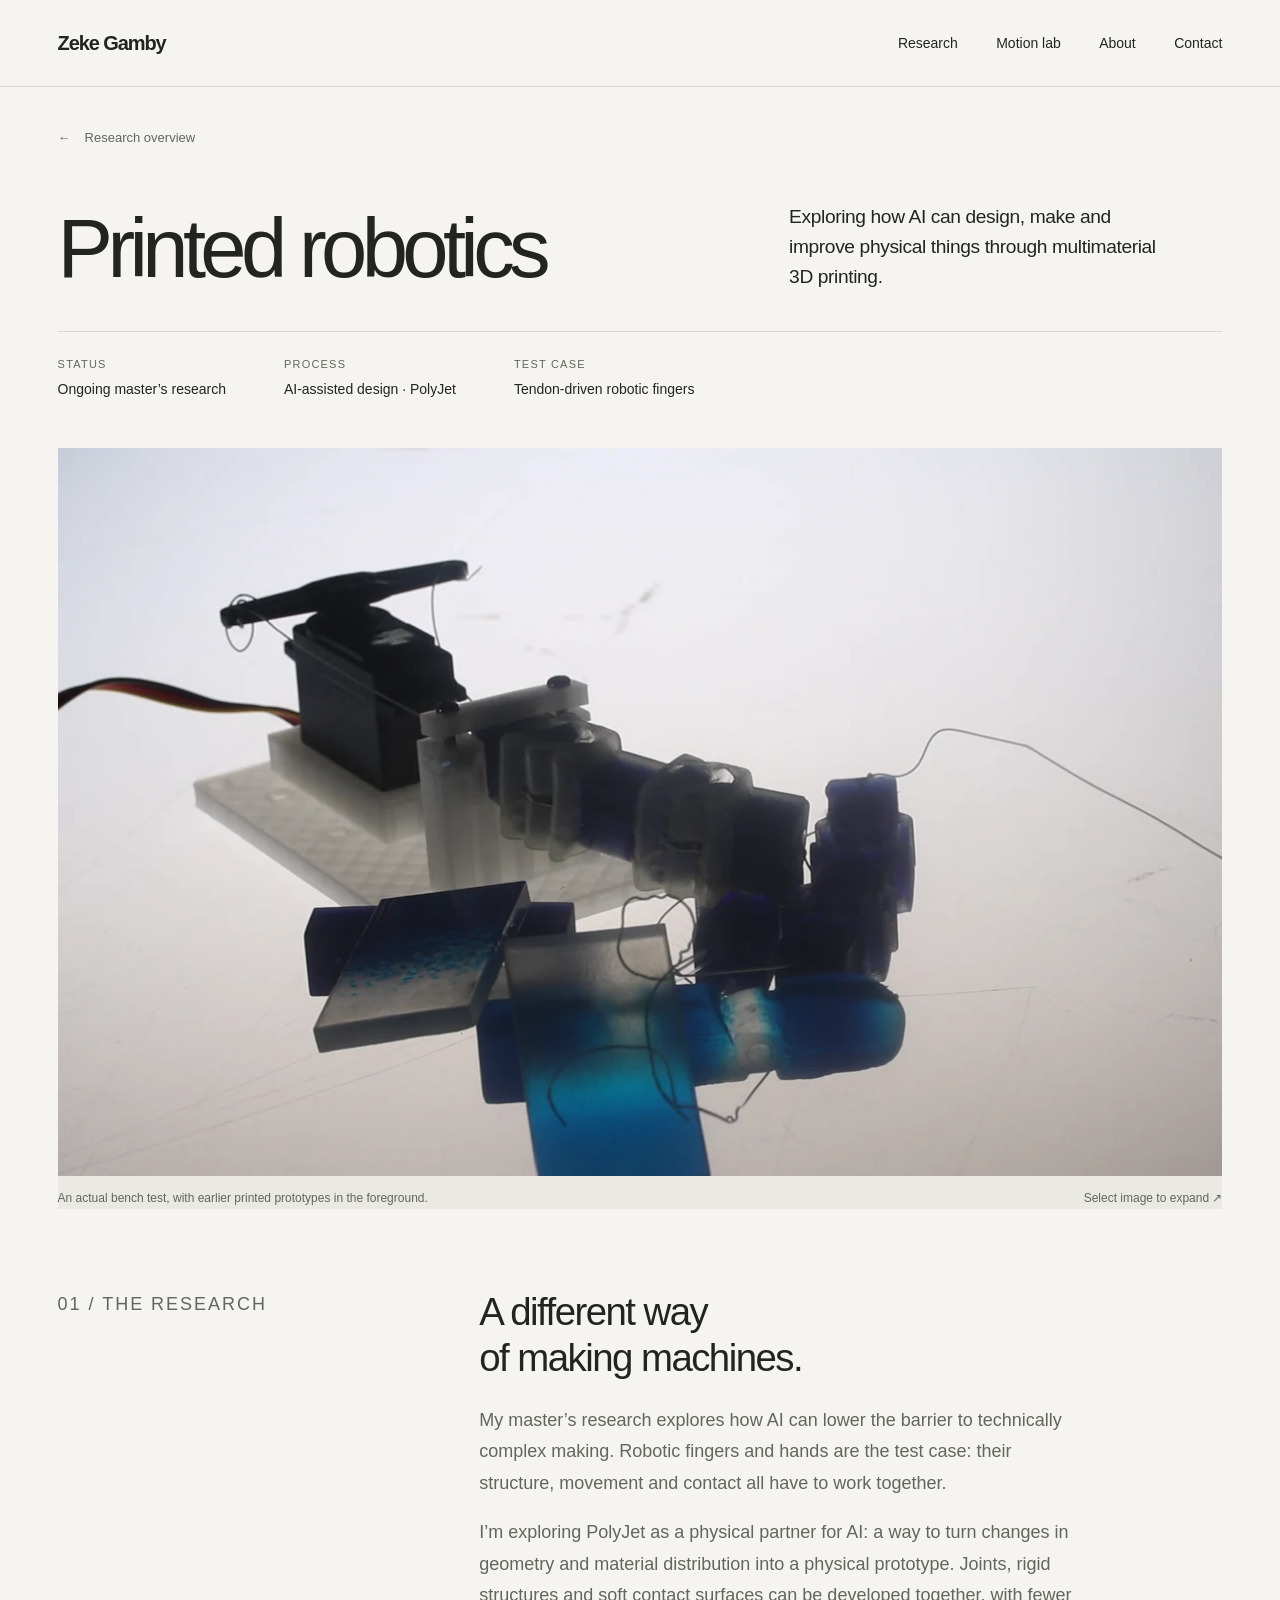
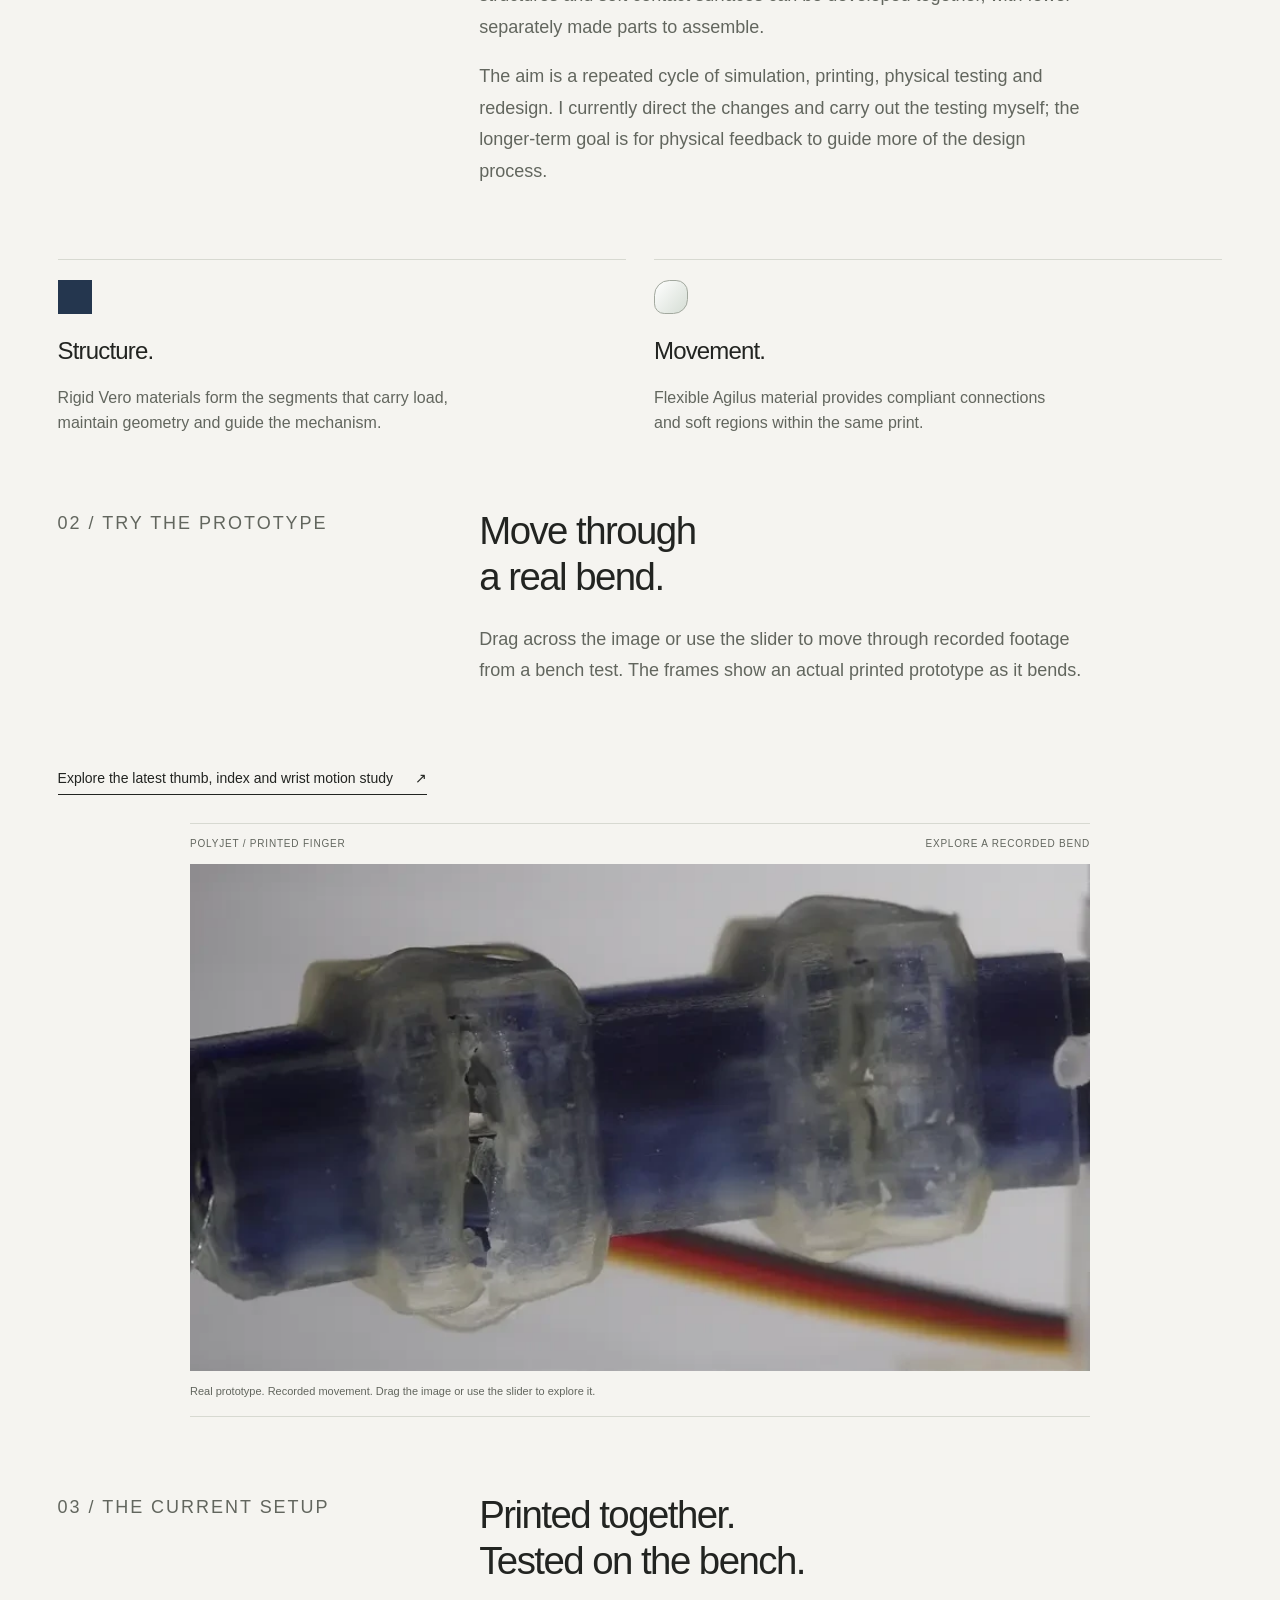
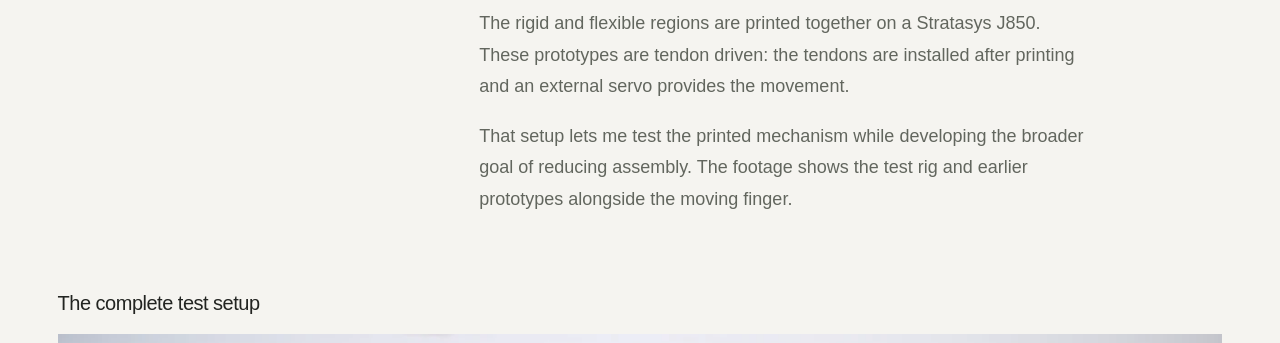
==== commit 1f9f771a: "Focus website on master's research in AI and printed robotics" ====
--- a/ball-grabber.html
+++ b/ball-grabber.html
@@ -1,20 +1,9 @@
 <!doctype html>
 <html lang="en"><head>
 <meta charset="utf-8"><meta name="viewport" content="width=device-width, initial-scale=1">
-<title>Ball Grabber — Zeke Gamby</title><meta name="description" content="A mechanical study of cable-actuated fingers, fabricated joints and gripping motion.">
-<meta name="theme-color" content="#f5f4f0"><link rel="canonical" href="https://zekegamby.com/ball-grabber.html">
-<meta property="og:type" content="website"><meta property="og:title" content="Ball Grabber — Zeke Gamby"><meta property="og:description" content="A mechanical study of cable-actuated fingers, fabricated joints and gripping motion."><meta property="og:url" content="https://zekegamby.com/ball-grabber.html"><meta property="og:image" content="https://zekegamby.com/assets/grabber-cover.webp">
-<link rel="icon" href="assets/favicon.svg" type="image/svg+xml"><link rel="stylesheet" href="assets/site.css"><script src="assets/site.js" defer></script>
-</head><body><a class="skip" href="#main">Skip to content</a>
-<header class="site-header"><div class="wrap header-inner">
-<a class="wordmark" href="index.html" aria-label="Zeke Gamby, home">Zeke Gamby</a>
-<nav class="site-nav" aria-label="Main navigation"><a href="index.html#projects">Work</a><a href="index.html#about">About</a><a href="index.html#contact">Contact</a></nav>
-</div></header><main id="main"><div class="wrap"><header class="project-header"><a class="back-link" href="index.html#projects"><span aria-hidden="true">←</span> Selected work</a>
-<div class="project-title-row"><h1>Ball Grabber</h1><p class="project-intro">A mechanical study of cable-actuated fingers, fabricated joints and gripping motion.</p></div><dl class="meta"><div><dt>Discipline</dt><dd>Mechanism design</dd></div><div><dt>Methods</dt><dd>3D printing · Fabrication</dd></div><div><dt>Output</dt><dd>Physical prototype</dd></div></dl></header>
-<figure class="project-hero "><a href="assets/grabber-cover.webp" class="image-link" data-viewer data-caption="The assembled prototype, with its structure and cable routes exposed." aria-label="Expand image: An assembled gripping mechanism with timber and transparent components"><img src="assets/grabber-cover.webp" srcset="assets/grabber-cover-small.webp 840w, assets/grabber-cover.webp 1800w" sizes="(max-width: 640px) 100vw, (max-width: 900px) 60vw, 900px" width="1800" height="1200" alt="An assembled gripping mechanism with timber and transparent components" loading="eager" fetchpriority="high" decoding="async" class=""></a><figcaption><span>The assembled prototype, with its structure and cable routes exposed.</span><span class="expand-hint">Select image to expand ↗</span></figcaption></figure><div class="project-body"><section class="story-section"><p class="section-label">01 / Exploration</p><div><h2>Finding a way<br>to grip.</h2><p>Ball Grabber explores how a cable-actuated mechanism can create gripping motion. The project develops a hand-like structure through sketches, fabricated parts and physical assembly.</p><p>Rib geometry, joints and cable routing are visible in the prototype, making the mechanism itself part of the design investigation.</p></div></section><div class="gallery"><figure class=""><a href="assets/grabber-sketch.webp" class="image-link" data-viewer data-caption="Early mechanism and finger studies." aria-label="Expand image: Pencil sketches of mechanical fingers and gripping configurations"><img src="assets/grabber-sketch.webp" srcset="assets/grabber-sketch-small.webp 840w, assets/grabber-sketch.webp 1800w" sizes="(max-width: 640px) 100vw, (max-width: 900px) 60vw, 900px" width="1800" height="1200" alt="Pencil sketches of mechanical fingers and gripping configurations" loading="lazy" decoding="async" class=""></a><figcaption><span>Early mechanism and finger studies.</span></figcaption></figure><figure class=""><a href="assets/grabber-hero.webp" class="image-link" data-viewer data-caption="Moving from drawn geometry to physical components." aria-label="Expand image: Fabricated timber ribs arranged on a drawing"><img src="assets/grabber-hero.webp" srcset="assets/grabber-hero-small.webp 840w, assets/grabber-hero.webp 1800w" sizes="(max-width: 640px) 100vw, (max-width: 900px) 60vw, 900px" width="1800" height="1200" alt="Fabricated timber ribs arranged on a drawing" loading="lazy" decoding="async" class=""></a><figcaption><span>Moving from drawn geometry to physical components.</span></figcaption></figure></div><section class="story-section"><p class="section-label">02 / Making</p><div><h2>From components<br>to movement.</h2><p>The photographs document the path from individual ribs and joints to an assembled gripping structure. Transparent parts expose the relationships between the cables, contact points and moving elements.</p></div></section><div class="gallery"><figure class="contain"><a href="assets/grabber-joint.webp" class="image-link" data-viewer data-caption="An individual joint study." aria-label="Expand image: A hand holding a small transparent joint prototype"><img src="assets/grabber-joint.webp" srcset="assets/grabber-joint-small.webp 840w, assets/grabber-joint.webp 1800w" sizes="(max-width: 640px) 100vw, (max-width: 900px) 60vw, 900px" width="1800" height="1200" alt="A hand holding a small transparent joint prototype" loading="lazy" decoding="async" class=""></a><figcaption><span>An individual joint study.</span></figcaption></figure><figure class=""><a href="assets/grabber-detail.webp" class="image-link" data-viewer data-caption="Detail of the cable routing and assembled structure." aria-label="Expand image: Close-up of cables and the assembled gripping mechanism"><img src="assets/grabber-detail.webp" srcset="assets/grabber-detail-small.webp 840w, assets/grabber-detail.webp 1800w" sizes="(max-width: 640px) 100vw, (max-width: 900px) 60vw, 900px" width="1800" height="1200" alt="Close-up of cables and the assembled gripping mechanism" loading="lazy" decoding="async" class=""></a><figcaption><span>Detail of the cable routing and assembled structure.</span></figcaption></figure></div><section class="story-section"><p class="section-label">03 / Prototype</p><div><h2>Testing the assembled form.</h2><p>The assembled prototype was used to explore how the mechanism closes around an object. This stage brings the movement and the overall form into the same physical test.</p></div></section><div class="gallery"><figure class="portrait contain"><a href="assets/grabber-held.webp" class="image-link" data-viewer data-caption="The assembled prototype gripping a rounded object." aria-label="Expand image: Gripping prototype holding a small can"><img src="assets/grabber-held.webp" srcset="assets/grabber-held-small.webp 560w, assets/grabber-held.webp 1200w" sizes="(max-width: 640px) 100vw, (max-width: 900px) 60vw, 900px" width="1200" height="1800" alt="Gripping prototype holding a small can" loading="lazy" decoding="async" class=""></a><figcaption><span>The assembled prototype gripping a rounded object.</span></figcaption></figure><figure class="portrait"><a href="assets/grabber-cover.webp" class="image-link" data-viewer data-caption="The open mechanism, with its components and cable routes visible." aria-label="Expand image: Assembled mechanical gripper with timber ribs and transparent components"><img src="assets/grabber-cover.webp" srcset="assets/grabber-cover-small.webp 840w, assets/grabber-cover.webp 1800w" sizes="(max-width: 640px) 100vw, (max-width: 900px) 60vw, 900px" width="1800" height="1200" alt="Assembled mechanical gripper with timber ribs and transparent components" loading="lazy" decoding="async" class=""></a><figcaption><span>The open mechanism, with its components and cable routes visible.</span></figcaption></figure></div></div>
-<a class="next-project" href="wearable-products.html"><div><p class="eyebrow">Next project</p><h2>Wearable / Interactive</h2></div><span class="big-arrow" aria-hidden="true">↗</span></a>
-</div></main><footer class="contact" id="contact"><div class="wrap">
-<div class="contact-main"><div><p class="eyebrow">Contact</p><h2>Have something<br>in mind?</h2></div>
-<div class="contact-links"><a href="mailto:zekegamby@gmail.com">zekegamby@gmail.com <span aria-hidden="true">↗</span></a><a href="https://instagram.com/zekesdesigns" target="_blank" rel="noopener noreferrer">Instagram <span aria-hidden="true">↗</span></a></div></div>
-<div class="footer-row"><span>Zeke Gamby · Industrial design</span><span>Wellington, New Zealand</span><a href="#main">Back to top ↑</a></div>
-</div></footer></body></html>+<title>Master’s research — Zeke Gamby</title>
+<meta name="robots" content="noindex,follow">
+<meta http-equiv="refresh" content="0; url=printed-robotics.html">
+<link rel="canonical" href="https://zekegamby.com/printed-robotics.html">
+<link rel="stylesheet" href="assets/site.css">
+</head><body><main class="wrap project-header"><h1>Master’s research</h1><p><a class="text-link" href="printed-robotics.html">Explore Zeke Gamby’s AI and printed robotics research</a></p></main></body></html>
--- a/assets/site.css
+++ b/assets/site.css
@@ -125,3 +125,79 @@
 @media(max-width:640px){body{font-size:16px}.header-inner{min-height:72px;gap:18px}.wordmark{font-size:19px}.site-nav{gap:19px;font-size:12px}.hero{padding-block:40px 44px}.hero-topline{font-size:10px;margin-bottom:32px;flex-direction:column;gap:4px}.hero-main{grid-template-columns:1fr;gap:26px}h1{font-size:clamp(49px,12.5vw,74px)}.hero-copy{max-width:34ch}.hero-copy p{font-size:17px}.hero-copy .text-link{margin-top:14px}.section-heading{padding-block:19px}.featured-project{grid-template-columns:1fr;gap:22px;margin-bottom:46px}.featured-project .project-image img{aspect-ratio:5/4}.project-copy{max-width:none}.index-number{margin-bottom:12px;font-size:10px}.project-copy h3{font-size:33px}.project-copy p{margin-top:12px;max-width:40ch}.project-kind{margin-top:18px}.project-image.contain img{padding:20px}.project-grid{grid-template-columns:1fr;gap:40px;padding-bottom:54px}.work-title h3{font-size:26px}.work-item .project-image{margin-bottom:15px}.research-note,.about,.story-section{grid-template-columns:1fr;gap:25px}.research-note{margin-bottom:60px;padding-block:30px}.about{padding-bottom:65px}.about h2{font-size:34px}.about-copy{margin-top:26px}.contact{padding-block:48px 25px}.contact h2{font-size:46px}.contact-main{padding-bottom:42px}.footer-row{flex-direction:column;gap:5px}.project-header{padding-block:25px 30px}.project-title-row{grid-template-columns:1fr;gap:24px;margin-block:35px 28px}.project-title-row h1{font-size:clamp(45px,11.8vw,67px);max-width:15ch}.project-intro{font-size:18px;max-width:35ch}.meta{gap:20px 30px}.meta div{min-width:38%}.meta dd{font-size:13px}.project-hero img{aspect-ratio:4/3}.project-body{padding-top:50px}.story-section{margin-bottom:42px}.story-section p{font-size:17px;line-height:1.7}.story-section h2{font-size:32px}.gallery{grid-template-columns:1fr;gap:28px;margin-bottom:48px}.gallery .wide{grid-column:auto}.gallery .wide img{aspect-ratio:4/3}.gallery .portrait img{aspect-ratio:4/5;max-height:600px}.video-block{margin-bottom:48px}.next-project{padding-block:30px 45px}.next-project .big-arrow{font-size:35px}figcaption .expand-hint{display:none}.image-viewer{padding:70px 20px 35px}.viewer-image{max-height:calc(100dvh - 190px)}}
 @media(prefers-reduced-motion:reduce){html{scroll-behavior:auto}*,*::before,*::after{animation:none!important;transition:none!important}}
 @media print{.site-header,.contact,.next-project,.skip,.image-viewer,.image-arrow,.text-link{display:none}body{background:white;color:black}.wrap{max-width:none;padding-inline:0}.project-header{padding-top:0}.story-section{break-inside:avoid}.gallery figure{break-inside:avoid}}
+
+/* The signature study: a visitor can scrub an actual printed finger's movement. */
+[hidden]{display:none!important}
+.signature{padding-block:45px 62px}
+.signature-topline{display:flex;justify-content:space-between;gap:20px;margin-bottom:40px}
+.signature-grid{display:grid;grid-template-columns:.85fr 1.2fr;gap:5%;align-items:center}
+.signature h1{font-size:clamp(57px,7.1vw,100px);line-height:1.03;letter-spacing:-.065em;font-weight:450}
+.signature h1 span{display:block;white-space:nowrap;color:#344d86}
+.signature-intro{font-size:18px;line-height:1.65;max-width:32ch;margin-top:30px;color:var(--muted)}
+.signature .text-link{margin-top:22px}
+.signature-note{display:flex;gap:10px;align-items:center;font-size:11px;letter-spacing:.03em;color:var(--muted);margin-top:30px}
+.study-dot{display:inline-block;width:6px;height:6px;background:#344d86;border-radius:50%}
+.motion-study{--flex:0;border-top:1px solid var(--line);border-bottom:1px solid var(--line);min-width:0}
+.motion-topline{display:flex;justify-content:space-between;gap:20px;padding-block:12px;font-size:10px;letter-spacing:.08em;text-transform:uppercase;color:var(--muted)}
+.motion-surface{position:relative;aspect-ratio:16/9;overflow:hidden;touch-action:pan-y;background:#b6b7b6;user-select:none;-webkit-user-select:none}
+.motion-ready .motion-surface{cursor:ew-resize}
+.motion-surface canvas,.motion-surface img{width:100%;height:100%;object-fit:contain;display:block}
+.motion-hint{position:absolute;left:50%;bottom:18px;transform:translateX(-50%);background:rgba(245,244,240,.94);color:#222421;padding:8px 16px;font-size:11px;letter-spacing:.045em;white-space:nowrap;pointer-events:none;opacity:0;transition:opacity .25s}
+.motion-ready:not(.motion-touched) .motion-hint{opacity:1}
+.motion-touched .motion-hint{opacity:0}
+.motion-controls{display:grid;grid-template-columns:1fr auto;gap:25px;align-items:center;padding-top:18px}
+.motion-range-label{font-size:11px;color:var(--muted);display:flex;justify-content:space-between;margin-bottom:5px;gap:12px}
+.motion-range{--position:0%;appearance:none;-webkit-appearance:none;display:block;width:100%;height:30px;background:transparent;margin:0;cursor:ew-resize}
+.motion-range::-webkit-slider-runnable-track{height:2px;background:linear-gradient(to right,#344d86 var(--position),#ccd0c8 var(--position));border:0}
+.motion-range::-moz-range-track{height:2px;background:#ccd0c8;border:0}
+.motion-range::-moz-range-progress{height:2px;background:#344d86}
+.motion-range::-webkit-slider-thumb{-webkit-appearance:none;width:18px;height:18px;background:var(--paper);border:2px solid #344d86;border-radius:50%;margin-top:-8px;box-shadow:0 0 0 5px var(--paper)}
+.motion-range::-moz-range-thumb{width:15px;height:15px;background:var(--paper);border:2px solid #344d86;border-radius:50%;box-shadow:0 0 0 5px var(--paper)}
+.motion-range:focus-visible{outline:2px solid #344d86;outline-offset:5px}
+.motion-play{background:transparent;border:1px solid #b9bfb4;padding:10px 13px;min-width:110px;min-height:44px;font-size:11px;cursor:pointer;white-space:nowrap}
+.motion-play:hover{background:#e9ece2}
+.motion-caption{font-size:11px;color:var(--muted);padding-block:12px 16px;line-height:1.6}
+.motion-counter{font-variant-numeric:tabular-nums;font-family:ui-monospace,Menlo,monospace;font-size:10px;color:var(--muted)}
+.research-entry{border-block:1px solid var(--line);display:grid;grid-template-columns:180px 1fr auto;gap:30px;align-items:center;padding-block:22px;margin-bottom:62px}
+.research-entry img{width:180px;height:108px;object-fit:cover}
+.research-entry h2{font-size:clamp(23px,2.5vw,34px);font-weight:450;line-height:1.2;letter-spacing:-.04em;margin-top:7px}
+.research-entry p:last-child{font-size:14px;color:var(--muted);margin-top:9px;max-width:52ch}
+.research-entry .research-arrow{font-size:38px;padding:0 8px}
+.research-entry:hover h2{text-decoration:underline;text-decoration-thickness:1px;text-underline-offset:6px}
+.method-note{border-top:1px solid var(--line);padding-block:40px 0;margin-bottom:90px}
+.method-top{display:grid;grid-template-columns:1fr 2fr;gap:50px}
+.method-top h2{font-size:clamp(28px,3.5vw,46px);font-weight:450;line-height:1.16;letter-spacing:-.045em;max-width:25ch}
+.method-steps{display:grid;grid-template-columns:repeat(3,minmax(0,1fr));gap:35px;margin-top:42px}
+.method-step{border-top:1px solid var(--line);padding-top:16px}
+.method-step .step-number{font-size:11px;color:#344d86;margin-bottom:17px}
+.method-step h3{font-size:23px;letter-spacing:-.035em;font-weight:450;margin-bottom:12px}
+.method-step p{font-size:15px;color:var(--muted);line-height:1.7}
+.material-pair{display:grid;grid-template-columns:1fr 1fr;gap:28px;margin-block:0 72px}
+.material-pair>div{border-top:1px solid var(--line);padding-top:20px}
+.material-pair h3{font-size:24px;font-weight:450;letter-spacing:-.035em;margin-bottom:14px}
+.material-pair p{font-size:16px;color:var(--muted);max-width:45ch}
+.material-swatch{display:block;width:34px;height:34px;margin-bottom:18px;border:1px solid #a2a89e}
+.material-swatch.rigid{background:#24364e;border-color:#24364e}
+.material-swatch.flexible{background:linear-gradient(130deg,#fff,#d5ddd4);border-radius:45% 35% 43% 30%}
+.case-motion{margin-block:0 75px}
+.case-motion .motion-study{max-width:900px;margin-inline:auto}
+@media(min-width:1550px){.signature{padding-block:60px 76px}.signature-grid{gap:7%}}
+@media(max-width:900px){.signature-grid{grid-template-columns:.85fr 1fr;gap:5%}.signature h1{font-size:clamp(50px,6.9vw,66px)}.signature-intro{font-size:16px;margin-top:22px}.signature-note{margin-top:23px}.motion-controls{gap:16px}.motion-play{min-width:95px;padding:9px}.research-entry{grid-template-columns:150px 1fr auto;gap:22px}.research-entry img{width:150px;height:100px}.method-top{grid-template-columns:.65fr 2fr;gap:30px}.method-steps{gap:24px}}
+@media(max-width:640px){.signature{padding-block:28px 36px}.signature-topline{font-size:10px;flex-direction:column;gap:3px;margin-bottom:28px}.signature-grid{grid-template-columns:1fr;gap:35px}.signature h1{font-size:clamp(58px,15.8vw,78px)}.signature-intro{font-size:17px;max-width:35ch;margin-top:20px}.signature .text-link{margin-top:15px}.signature-note{margin-top:18px}.motion-topline{font-size:9px;padding-block:11px}.motion-controls{gap:20px}.motion-caption{font-size:10px;padding-top:10px}.motion-hint{bottom:12px;font-size:10px}.research-entry{grid-template-columns:90px 1fr;gap:18px;padding-block:20px;margin-bottom:32px}.research-entry img{width:90px;height:110px}.research-entry .research-arrow{display:none}.research-entry .eyebrow{font-size:9px}.research-entry h2{font-size:24px}.research-entry p:last-child{font-size:12px;line-height:1.55}.method-note{padding-top:28px;margin-bottom:55px}.method-top{grid-template-columns:1fr;gap:22px}.method-top h2{font-size:33px}.method-steps{grid-template-columns:1fr;gap:25px;margin-top:30px}.method-step .step-number{margin-bottom:10px}.method-step h3{font-size:25px;margin-bottom:8px}.material-pair{gap:25px;margin-bottom:48px}.material-pair h3{font-size:23px}.material-pair p{font-size:15px}.case-motion{margin-bottom:48px}}
+@media print{.motion-controls,.motion-hint{display:none}.signature-grid{grid-template-columns:1fr 1fr}}
+
+/* A lightweight invitation; camera libraries load only inside the motion lab. */
+.lab-invite{display:grid;grid-template-columns:1fr 280px;gap:30px;align-items:center;padding:34px 40px;margin-bottom:30px;background:#263f68;color:#f5f4f0;overflow:hidden}
+.lab-invite .eyebrow{color:#becddf;font-size:10px}
+.lab-invite h2{font-size:clamp(28px,3.2vw,44px);font-weight:450;line-height:1.15;letter-spacing:-.045em;margin-top:12px}
+.lab-invite p:not(.eyebrow){font-size:15px;color:#d0dbe6;margin-top:12px}
+.lab-invite-link{display:inline-flex;align-items:center;gap:26px;margin-top:24px;font-size:12px;border-bottom:1px solid #99afc8;padding-bottom:5px}
+.lab-invite svg{width:100%;max-height:180px}
+.lab-invite:hover .lab-invite-link{border-color:#fff}
+.research-lab-link{margin-bottom:28px;font-size:14px}
+@media(max-width:640px){.lab-invite{grid-template-columns:1fr 105px;gap:10px;padding:27px 24px;margin-bottom:24px}.lab-invite h2{font-size:29px}.lab-invite p:not(.eyebrow){font-size:13px;max-width:26ch}.lab-invite svg{width:150px;max-width:none;transform:translateX(-12px)}.lab-invite-link{margin-top:20px}.site-nav{gap:12px;font-size:11px}}
+@media(max-width:360px){.header-inner{gap:12px}.wordmark{font-size:18px}.site-nav{gap:10px;font-size:10px}.lab-invite{grid-template-columns:1fr}.lab-invite svg{display:none}}
+
+/* Research-only homepage. */
+.research-focus{scroll-margin-top:110px;border-top:1px solid var(--line);padding-top:40px}
+@media(max-width:640px){.research-focus{padding-top:28px}}
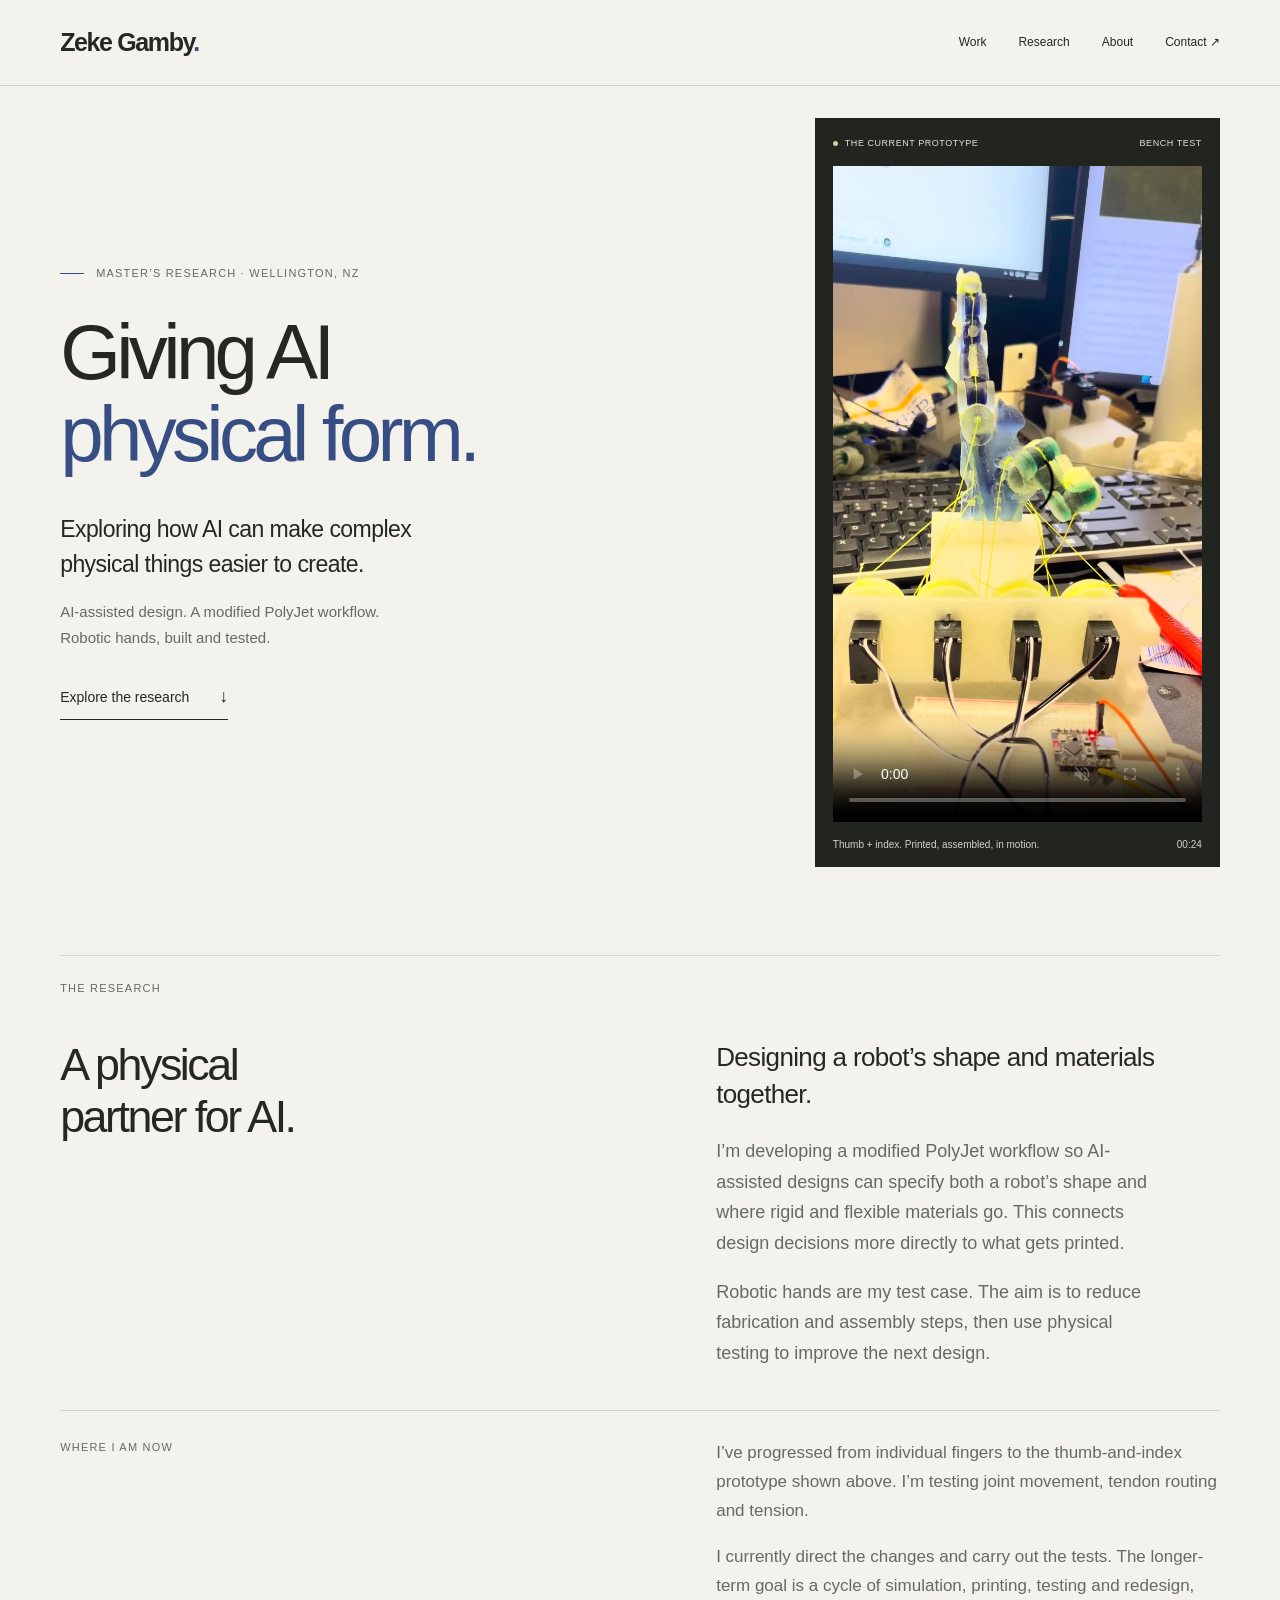
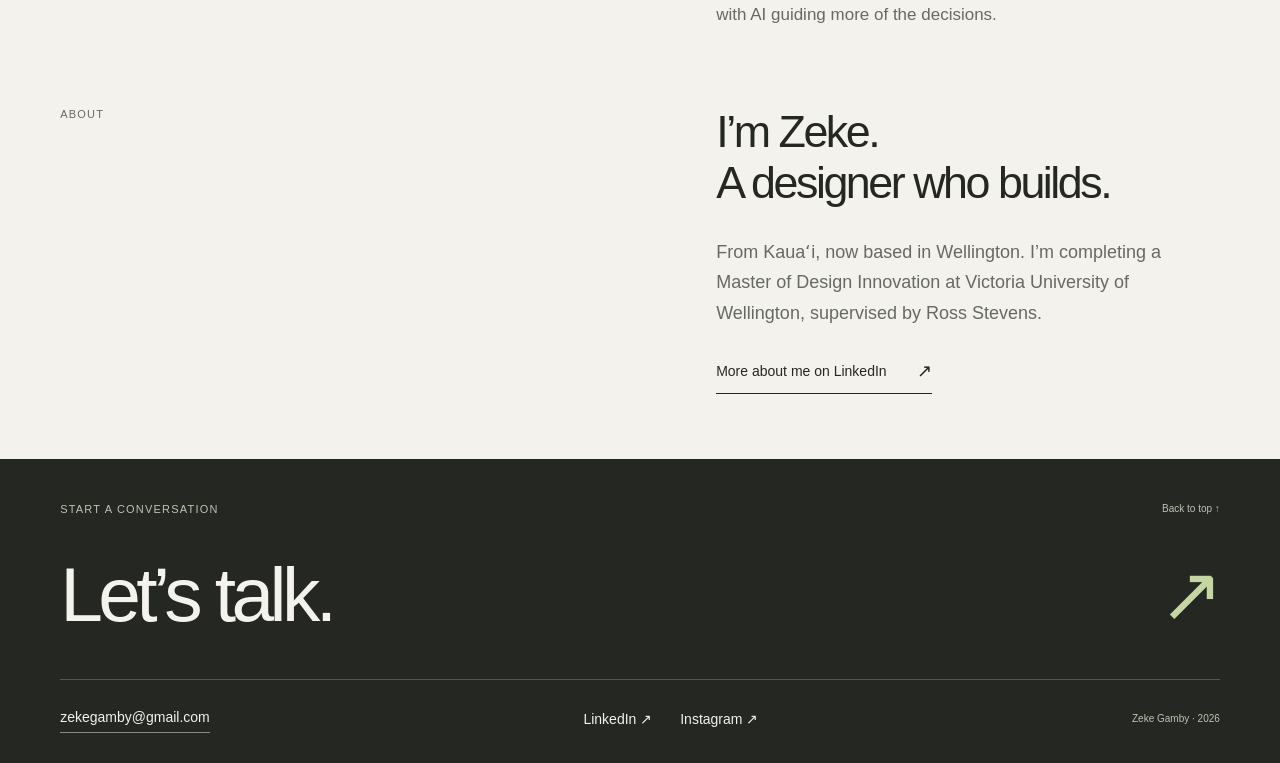
==== commit 56c83be2: "Lead research portfolio with current prototype and simplify navigation Feature the current thumb-and" ====
--- a/ball-grabber.html
+++ b/ball-grabber.html
@@ -1,9 +1,6 @@
 <!doctype html>
-<html lang="en"><head>
-<meta charset="utf-8"><meta name="viewport" content="width=device-width, initial-scale=1">
-<title>Master’s research — Zeke Gamby</title>
-<meta name="robots" content="noindex,follow">
-<meta http-equiv="refresh" content="0; url=printed-robotics.html">
-<link rel="canonical" href="https://zekegamby.com/printed-robotics.html">
-<link rel="stylesheet" href="assets/site.css">
-</head><body><main class="wrap project-header"><h1>Master’s research</h1><p><a class="text-link" href="printed-robotics.html">Explore Zeke Gamby’s AI and printed robotics research</a></p></main></body></html>
+<html lang="en"><head><meta charset="utf-8"><meta name="viewport" content="width=device-width, initial-scale=1">
+<title>Master’s research — Zeke Gamby</title><meta name="robots" content="noindex,follow">
+<meta http-equiv="refresh" content="0; url=index.html#research"><link rel="canonical" href="https://zekegamby.com/">
+<link rel="stylesheet" href="assets/research.css"></head><body><main class="wrap"><h1>Master’s research</h1>
+<p><a class="text-link" href="index.html#research">Explore Zeke Gamby’s current research</a></p></main></body></html>
--- a/assets/research.css
+++ b/assets/research.css
@@ -0,0 +1,44 @@
+@charset "UTF-8";
+:root{--paper:#f3f2ed;--ink:#252722;--muted:#676a61;--line:#d3d5cc;--blue:#374e84;--gutter:clamp(22px,4.7vw,80px);font-synthesis:none;color-scheme:light}
+*{box-sizing:border-box}html{scroll-behavior:smooth;scroll-padding-top:32px}body{margin:0;background:var(--paper);color:var(--ink);font:16px/1.65 "Helvetica Neue",Helvetica,Arial,sans-serif;-webkit-font-smoothing:antialiased}a{color:inherit;text-decoration:none;text-underline-offset:5px}a:hover{text-decoration:underline}a:focus-visible,video:focus-visible{outline:2px solid var(--blue);outline-offset:6px}figure,h1,h2,h3,p{margin:0}p+p{margin-top:1em}.wrap{max-width:1600px;margin-inline:auto;padding-inline:var(--gutter)}.skip{position:fixed;z-index:50;left:24px;top:-100px;padding:12px 20px;background:var(--ink);color:white}.skip:focus{top:12px}
+.site-header{min-height:100px;display:flex;align-items:center;justify-content:space-between;gap:28px}.wordmark{font-size:25px;font-weight:650;letter-spacing:-.055em;white-space:nowrap}.wordmark-dot{color:var(--blue)}.header-discipline{font-size:11px;color:var(--muted);margin-right:auto;margin-left:28px}nav{display:flex;gap:32px;font-size:12px}nav a{padding-block:12px}.eyebrow{font-size:10px;letter-spacing:.11em;text-transform:uppercase;font-weight:500;line-height:1.6;color:var(--muted)}
+.hero{display:grid;grid-template-columns:minmax(0,1.15fr) minmax(0,1fr);gap:clamp(36px,6vw,100px);padding-top:30px;padding-bottom:88px;align-items:stretch}.hero-copy{padding-top:26px;display:flex;flex-direction:column;align-items:flex-start;min-width:0}.hero-copy>.eyebrow{display:flex;gap:12px;align-items:center}.small-rule{width:24px;height:1px;background:var(--blue)}h1{font-size:clamp(76px,8.8vw,140px);font-weight:450;line-height:.94;letter-spacing:-.075em;margin-top:40px}h1 span{color:var(--blue)}.intro{font-size:clamp(19px,1.8vw,26px);line-height:1.45;letter-spacing:-.025em;max-width:27ch;margin-top:36px}.hero-detail{font-size:13px;color:var(--muted);line-height:1.8;margin-top:18px}.text-link{display:inline-flex;align-items:center;gap:30px;font-size:12px;border-bottom:1px solid var(--ink);padding-block:12px 7px;margin-top:20px}.text-link span{font-size:18px;transition:transform .2s}.text-link:hover span{transform:translate(2px,2px)}.hero-footnote{width:100%;margin-top:auto;padding-top:48px;display:flex;justify-content:space-between;gap:16px;font-size:9px;letter-spacing:.03em;color:var(--muted)}
+.prototype{width:100%;max-width:490px;justify-self:end;background:#22251f;color:var(--paper);padding:18px 18px 0;align-self:start}.video-label{display:flex;justify-content:space-between;align-items:center;gap:12px;font-size:8px;letter-spacing:.06em;text-transform:uppercase;margin-bottom:15px;color:#e0e3d9}.video-label>span:first-child{display:flex;align-items:center;gap:7px}.status-dot{width:5px;height:5px;border-radius:50%;background:#c4d6a1;display:inline-block}.video-frame{background:#33362c}video{display:block;width:100%;height:auto;aspect-ratio:9/16;object-fit:contain}figcaption{display:flex;justify-content:space-between;gap:14px;align-items:center;font-size:9px;line-height:1.5;padding-block:15px;color:#d2d5ca}figcaption>span:last-child{font-variant-numeric:tabular-nums;white-space:nowrap}
+.section-heading{border-top:1px solid var(--line);padding-top:24px;display:flex;justify-content:space-between;gap:20px}.research-intro{display:grid;grid-template-columns:1.15fr 1fr;gap:clamp(36px,6vw,100px);padding-top:55px}h2{font-size:clamp(38px,4.5vw,68px);font-weight:450;line-height:1.08;letter-spacing:-.055em}.research-copy{max-width:51ch}.research-copy p{color:var(--muted);font-size:15px}.research-copy .lead{font-size:clamp(21px,2vw,28px);line-height:1.4;letter-spacing:-.025em;color:var(--ink);margin-bottom:24px}.research-details{display:grid;grid-template-columns:repeat(3,minmax(0,1fr));gap:40px;padding-block:64px 42px}.research-details>div{border-top:1px solid var(--line);padding-top:18px}.detail-number{font:12px/1.5 Georgia,serif;color:var(--blue)}h3{font-size:19px;font-weight:500;line-height:1.35;letter-spacing:-.025em;margin-top:24px;margin-bottom:12px}.research-details p{font-size:14px;color:var(--muted);max-width:38ch}.progress-note{padding:24px 0 48px;display:grid;grid-template-columns:1fr 2fr;gap:40px;border-top:1px solid var(--line)}.progress-note>p:last-child{font-size:13px;color:var(--muted);max-width:76ch}
+.about{display:grid;grid-template-columns:1fr 2fr;gap:40px;padding-top:48px;padding-bottom:92px}.about>div{max-width:650px}.about>div>p{font-size:16px;max-width:51ch;color:var(--muted);margin-top:28px}.about .text-link{margin-top:16px}
+footer{background:var(--ink);color:var(--paper);padding-block:42px 30px}footer .eyebrow{color:#bdc3b4}.footer-top{display:flex;justify-content:space-between;gap:20px}.back-top{font-size:10px;color:#bdc3b4}.contact-title{font-size:clamp(48px,7.5vw,112px);line-height:1.04;letter-spacing:-.06em;font-weight:450;display:block;position:relative;padding-block:45px 60px;max-width:1200px}.contact-title>span{position:absolute;right:0;bottom:60px;color:#c4d6a1}.contact-title:hover{text-decoration:none;color:#c4d6a1}.footer-bottom{display:flex;justify-content:space-between;align-items:center;flex-wrap:wrap;gap:24px;border-top:1px solid #55594d;padding-top:26px;font-size:12px}.email{border-bottom:1px solid #858c7b;padding-bottom:3px}.socials{display:flex;gap:28px}.footer-credit{font-size:10px;color:#bdc3b4}
+@media(min-width:1500px){.hero-copy{padding-top:40px}.intro{margin-top:42px}}
+@media(max-width:1000px){.header-discipline{display:none}.hero{gap:36px}.hero-copy{padding-top:16px}h1{font-size:clamp(76px,9.4vw,100px);margin-top:30px}.intro{font-size:21px;margin-top:28px}.prototype{padding:12px 12px 0}.hero-footnote{flex-direction:column;gap:5px;padding-top:32px}.research-details{gap:26px}.research-intro{gap:36px}}
+@media(max-width:700px){.site-header{min-height:78px;gap:20px}.wordmark{font-size:23px}nav{gap:20px;font-size:11px}.hero{grid-template-columns:1fr;padding-top:8px;padding-bottom:50px;gap:34px}.hero-copy{padding-top:18px}.hero-copy>.eyebrow{font-size:9px}h1{font-size:clamp(76px,15vw,108px);margin-top:28px;line-height:.95}h1 br:nth-of-type(2){display:none}h1 span:before{content:' '}.intro{font-size:21px;max-width:31ch;margin-top:26px}.hero-detail{margin-top:14px}.text-link{margin-top:12px}.hero-footnote{display:none}.prototype{max-width:430px;justify-self:center;padding:14px 14px 0}.video-label{font-size:8px}figcaption{padding-block:13px}.section-heading>.eyebrow:last-child{font-size:8px}.research-intro{grid-template-columns:1fr;padding-top:34px;gap:28px}h2{font-size:clamp(38px,8vw,52px)}.research-copy{max-width:100%}.research-copy .lead{font-size:23px}.research-details{grid-template-columns:1fr;gap:24px;padding-block:38px 30px}.research-details>div{display:grid;grid-template-columns:26px 1fr;column-gap:16px}.detail-number{padding-top:3px}h3{margin:0 0 10px}.research-details p{grid-column:2;max-width:100%}.progress-note{grid-template-columns:1fr;gap:14px;padding-bottom:30px}.about{grid-template-columns:1fr;gap:24px;padding-top:30px;padding-bottom:55px}.about>div>p{margin-top:24px}.contact-title{font-size:clamp(43px,9vw,68px);padding-block:34px 42px}.contact-title>span{font-size:36px;bottom:42px}.footer-bottom{align-items:flex-start}.footer-credit{width:100%}}
+@media(max-width:360px){nav{gap:13px;font-size:10px}.wordmark{font-size:21px}.site-header{gap:12px}.contact-title{font-size:40px}.contact-title>span{font-size:24px}figcaption{font-size:8px}.section-heading{flex-wrap:wrap;gap:6px}}
+@media(prefers-reduced-motion:reduce){html{scroll-behavior:auto}.text-link span{transition:none}}
+@media print{.site-header,.skip,footer{display:none}.hero{grid-template-columns:1fr 1fr;gap:30px}h1{font-size:64px}.research-details,.about{break-inside:avoid}body{background:white;color:black}}
+
+/* Clear navigation and a quieter reading layout. */
+html{scroll-padding-top:120px}
+.site-header{position:sticky;top:0;z-index:20;background:var(--paper);border-bottom:1px solid var(--line);min-height:86px}
+.header-discipline{display:none}
+.hero{grid-template-columns:minmax(0,1.2fr) minmax(0,1fr);padding-top:32px;align-items:center}
+.hero-copy{padding-top:0}
+h1{font-size:clamp(52px,6.1vw,94px);line-height:1.05;letter-spacing:-.06em;margin-top:30px}
+h1 span{white-space:nowrap}
+.intro{max-width:30ch;line-height:1.5}
+.hero-detail{font-size:15px;line-height:1.7}
+.eyebrow{font-size:11px}
+.prototype{max-width:405px}
+.video-label{font-size:9px}
+figcaption{font-size:10px}
+.research-intro{padding-top:42px;padding-bottom:42px}
+.research-copy p{font-size:18px;line-height:1.7}
+.research-copy .lead{font-size:26px;line-height:1.4}
+h2{font-size:clamp(36px,3.5vw,54px);line-height:1.15}
+.progress-note{grid-template-columns:1.15fr 1fr;gap:clamp(36px,6vw,100px);padding-block:28px 48px}
+.progress-note>div{font-size:17px;line-height:1.7;max-width:55ch;color:var(--muted)}
+.about{grid-template-columns:1.15fr 1fr;gap:clamp(36px,6vw,100px);padding-top:28px;padding-bottom:65px}
+.about>div>p{font-size:18px;line-height:1.7}
+.text-link{font-size:14px}
+.contact-title{font-size:clamp(48px,6vw,86px);padding-block:36px 44px}
+.contact-title>span{bottom:44px}
+.footer-bottom{font-size:14px}
+@media(max-width:1000px){h1{font-size:clamp(44px,6.2vw,66px)}.hero{gap:30px}.hero-detail{font-size:14px}.research-copy p,.about>div>p{font-size:17px}.video-label{font-size:8px}figcaption{font-size:9px}}
+@media(max-width:700px){html{scroll-padding-top:142px}.site-header{flex-wrap:wrap;gap:0;padding-top:14px;padding-bottom:8px}.wordmark{width:100%}nav{width:100%;justify-content:space-between;gap:12px;font-size:13px;margin-top:6px}.hero{grid-template-columns:1fr;padding-top:34px;gap:32px}.hero-copy>.eyebrow{font-size:10px}h1{font-size:clamp(42px,8.4vw,60px);margin-top:22px}h1 span:before{content:none}.intro{font-size:21px;margin-top:24px}.prototype{max-width:405px}.research-intro{grid-template-columns:1fr;gap:24px;padding-top:30px;padding-bottom:30px}.research-copy .lead{font-size:24px}.research-copy p,.progress-note>div,.about>div>p{font-size:17px}.progress-note,.about{grid-template-columns:1fr;gap:18px}.progress-note{padding-bottom:30px}.about{padding-top:24px}.contact-title{font-size:56px}.footer-credit{width:100%}}
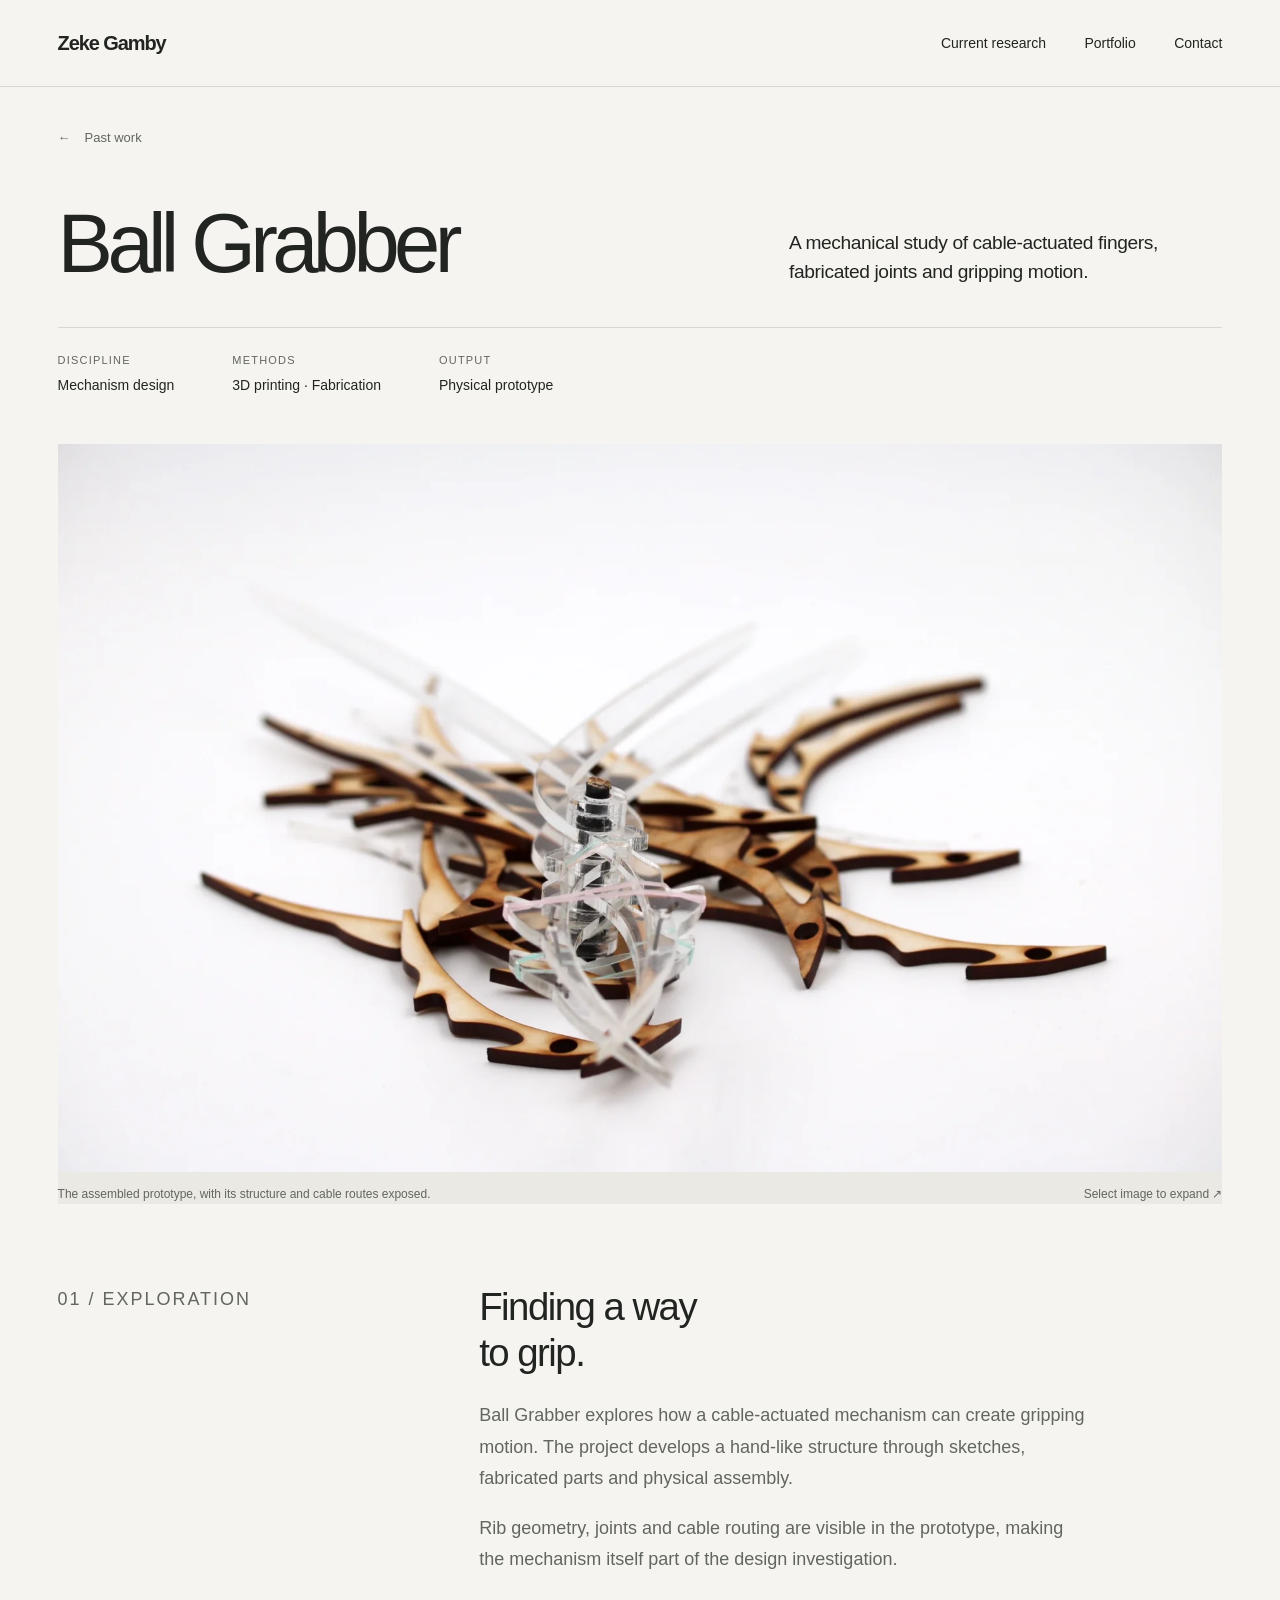
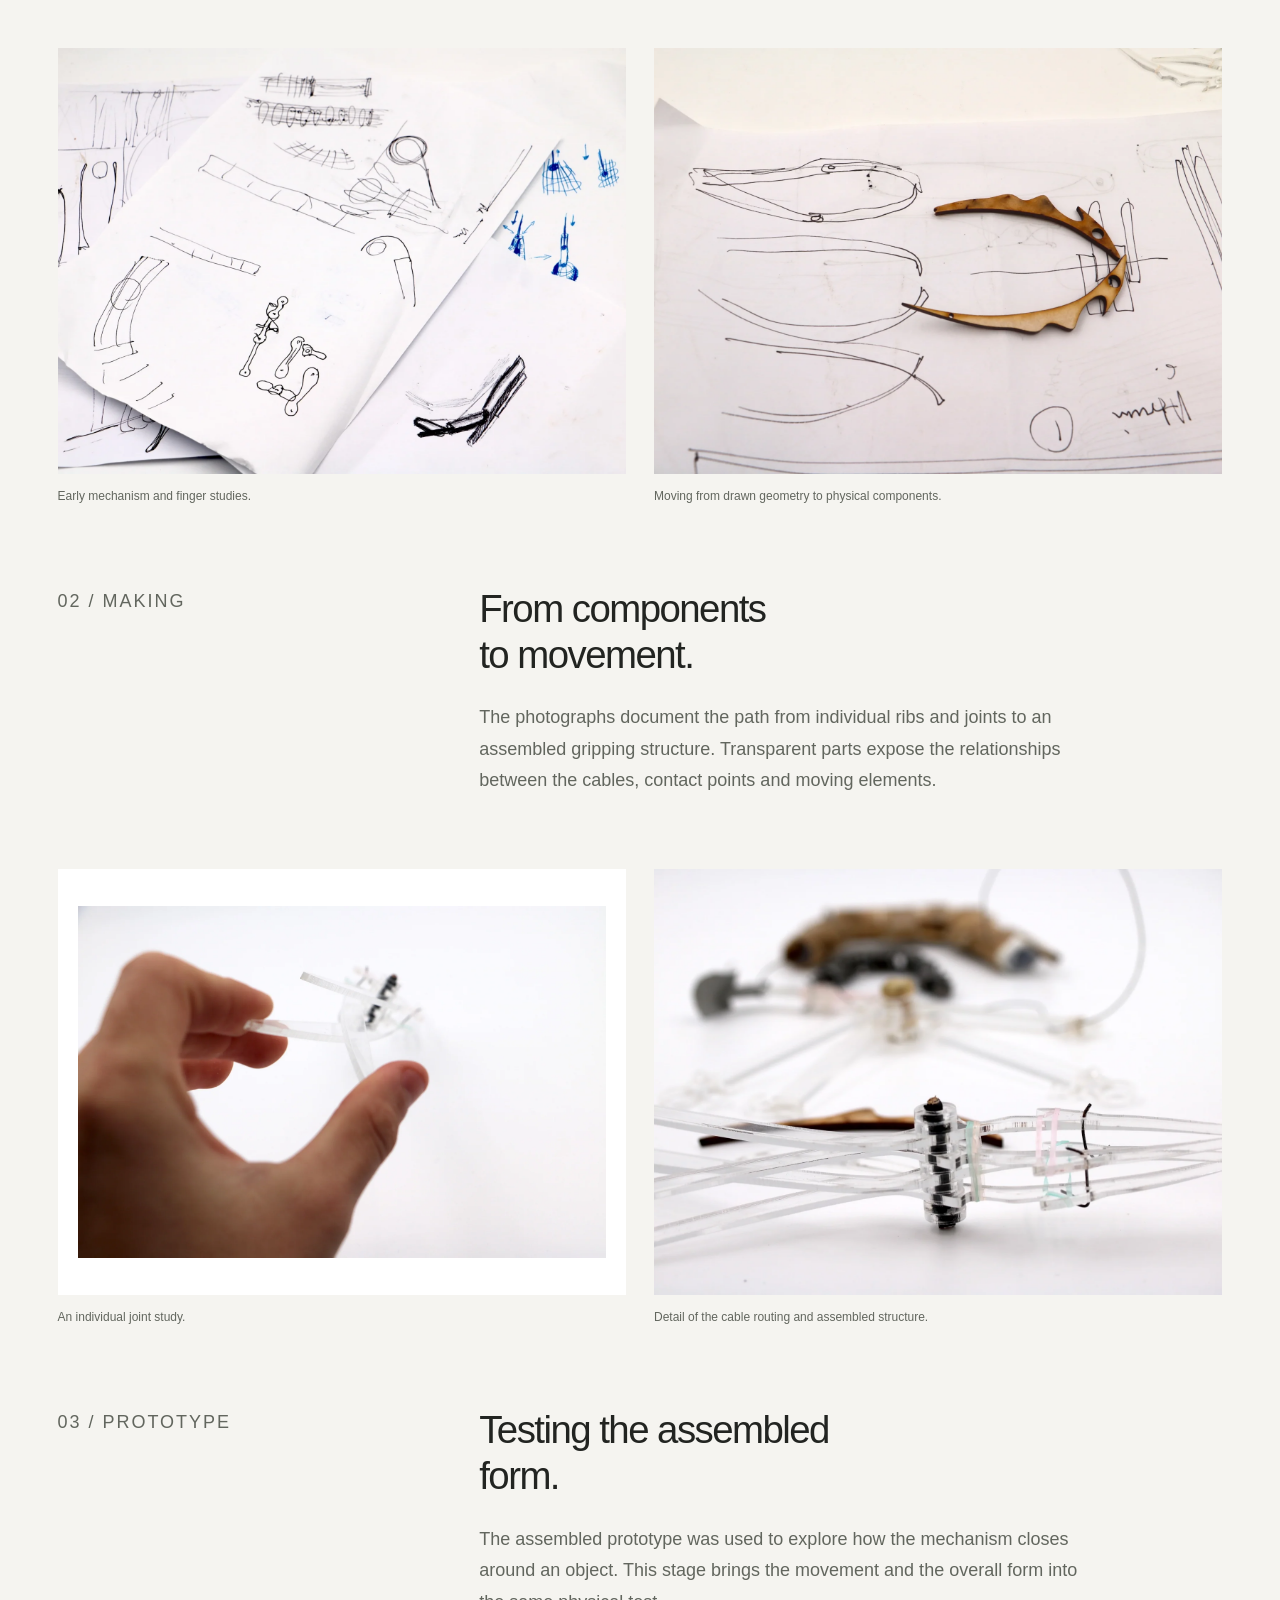
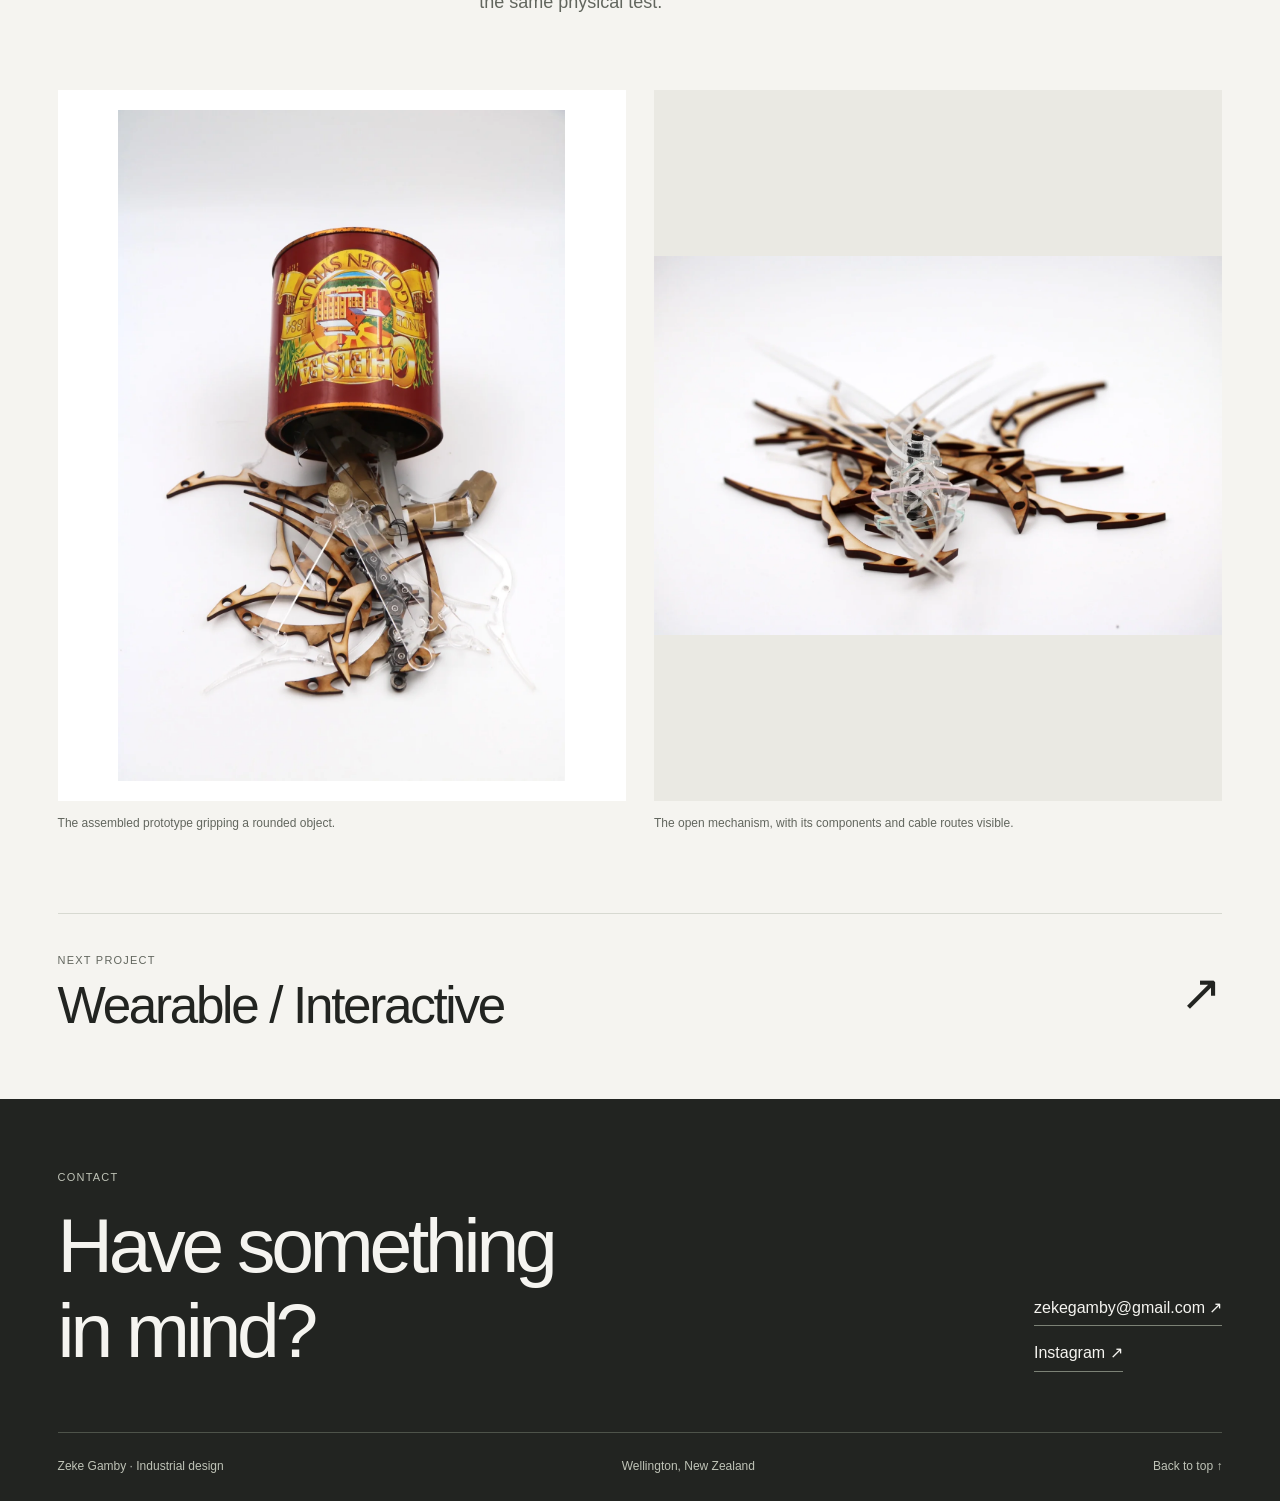
==== commit 6d4487e4: "Restore past work in a secondary portfolio section Add a dedicated portfolio index and restore five " ====
--- a/ball-grabber.html
+++ b/ball-grabber.html
@@ -1,6 +1,20 @@
 <!doctype html>
-<html lang="en"><head><meta charset="utf-8"><meta name="viewport" content="width=device-width, initial-scale=1">
-<title>Master’s research — Zeke Gamby</title><meta name="robots" content="noindex,follow">
-<meta http-equiv="refresh" content="0; url=index.html#research"><link rel="canonical" href="https://zekegamby.com/">
-<link rel="stylesheet" href="assets/research.css"></head><body><main class="wrap"><h1>Master’s research</h1>
-<p><a class="text-link" href="index.html#research">Explore Zeke Gamby’s current research</a></p></main></body></html>
+<html lang="en"><head>
+<meta charset="utf-8"><meta name="viewport" content="width=device-width, initial-scale=1">
+<title>Ball Grabber — Zeke Gamby</title><meta name="description" content="A mechanical study of cable-actuated fingers, fabricated joints and gripping motion.">
+<meta name="theme-color" content="#f5f4f0"><link rel="canonical" href="https://zekegamby.com/ball-grabber.html">
+<meta property="og:type" content="website"><meta property="og:title" content="Ball Grabber — Zeke Gamby"><meta property="og:description" content="A mechanical study of cable-actuated fingers, fabricated joints and gripping motion."><meta property="og:url" content="https://zekegamby.com/ball-grabber.html"><meta property="og:image" content="https://zekegamby.com/assets/grabber-cover.webp">
+<link rel="icon" href="assets/favicon.svg" type="image/svg+xml"><link rel="stylesheet" href="assets/site.css"><script src="assets/site.js" defer></script>
+</head><body><a class="skip" href="#main">Skip to content</a>
+<header class="site-header"><div class="wrap header-inner">
+<a class="wordmark" href="index.html" aria-label="Zeke Gamby, home">Zeke Gamby</a>
+<nav class="site-nav" aria-label="Main navigation"><a href="index.html">Current research</a><a href="portfolio.html">Portfolio</a><a href="index.html#contact">Contact</a></nav>
+</div></header><main id="main"><div class="wrap"><header class="project-header"><a class="back-link" href="portfolio.html#projects"><span aria-hidden="true">←</span> Past work</a>
+<div class="project-title-row"><h1>Ball Grabber</h1><p class="project-intro">A mechanical study of cable-actuated fingers, fabricated joints and gripping motion.</p></div><dl class="meta"><div><dt>Discipline</dt><dd>Mechanism design</dd></div><div><dt>Methods</dt><dd>3D printing · Fabrication</dd></div><div><dt>Output</dt><dd>Physical prototype</dd></div></dl></header>
+<figure class="project-hero "><a href="assets/grabber-cover.webp" class="image-link" data-viewer data-caption="The assembled prototype, with its structure and cable routes exposed." aria-label="Expand image: An assembled gripping mechanism with timber and transparent components"><img src="assets/grabber-cover.webp" srcset="assets/grabber-cover-small.webp 840w, assets/grabber-cover.webp 1800w" sizes="(max-width: 640px) 100vw, (max-width: 900px) 60vw, 900px" width="1800" height="1200" alt="An assembled gripping mechanism with timber and transparent components" loading="eager" fetchpriority="high" decoding="async" class=""></a><figcaption><span>The assembled prototype, with its structure and cable routes exposed.</span><span class="expand-hint">Select image to expand ↗</span></figcaption></figure><div class="project-body"><section class="story-section"><p class="section-label">01 / Exploration</p><div><h2>Finding a way<br>to grip.</h2><p>Ball Grabber explores how a cable-actuated mechanism can create gripping motion. The project develops a hand-like structure through sketches, fabricated parts and physical assembly.</p><p>Rib geometry, joints and cable routing are visible in the prototype, making the mechanism itself part of the design investigation.</p></div></section><div class="gallery"><figure class=""><a href="assets/grabber-sketch.webp" class="image-link" data-viewer data-caption="Early mechanism and finger studies." aria-label="Expand image: Pencil sketches of mechanical fingers and gripping configurations"><img src="assets/grabber-sketch.webp" srcset="assets/grabber-sketch-small.webp 840w, assets/grabber-sketch.webp 1800w" sizes="(max-width: 640px) 100vw, (max-width: 900px) 60vw, 900px" width="1800" height="1200" alt="Pencil sketches of mechanical fingers and gripping configurations" loading="lazy" decoding="async" class=""></a><figcaption><span>Early mechanism and finger studies.</span></figcaption></figure><figure class=""><a href="assets/grabber-hero.webp" class="image-link" data-viewer data-caption="Moving from drawn geometry to physical components." aria-label="Expand image: Fabricated timber ribs arranged on a drawing"><img src="assets/grabber-hero.webp" srcset="assets/grabber-hero-small.webp 840w, assets/grabber-hero.webp 1800w" sizes="(max-width: 640px) 100vw, (max-width: 900px) 60vw, 900px" width="1800" height="1200" alt="Fabricated timber ribs arranged on a drawing" loading="lazy" decoding="async" class=""></a><figcaption><span>Moving from drawn geometry to physical components.</span></figcaption></figure></div><section class="story-section"><p class="section-label">02 / Making</p><div><h2>From components<br>to movement.</h2><p>The photographs document the path from individual ribs and joints to an assembled gripping structure. Transparent parts expose the relationships between the cables, contact points and moving elements.</p></div></section><div class="gallery"><figure class="contain"><a href="assets/grabber-joint.webp" class="image-link" data-viewer data-caption="An individual joint study." aria-label="Expand image: A hand holding a small transparent joint prototype"><img src="assets/grabber-joint.webp" srcset="assets/grabber-joint-small.webp 840w, assets/grabber-joint.webp 1800w" sizes="(max-width: 640px) 100vw, (max-width: 900px) 60vw, 900px" width="1800" height="1200" alt="A hand holding a small transparent joint prototype" loading="lazy" decoding="async" class=""></a><figcaption><span>An individual joint study.</span></figcaption></figure><figure class=""><a href="assets/grabber-detail.webp" class="image-link" data-viewer data-caption="Detail of the cable routing and assembled structure." aria-label="Expand image: Close-up of cables and the assembled gripping mechanism"><img src="assets/grabber-detail.webp" srcset="assets/grabber-detail-small.webp 840w, assets/grabber-detail.webp 1800w" sizes="(max-width: 640px) 100vw, (max-width: 900px) 60vw, 900px" width="1800" height="1200" alt="Close-up of cables and the assembled gripping mechanism" loading="lazy" decoding="async" class=""></a><figcaption><span>Detail of the cable routing and assembled structure.</span></figcaption></figure></div><section class="story-section"><p class="section-label">03 / Prototype</p><div><h2>Testing the assembled form.</h2><p>The assembled prototype was used to explore how the mechanism closes around an object. This stage brings the movement and the overall form into the same physical test.</p></div></section><div class="gallery"><figure class="portrait contain"><a href="assets/grabber-held.webp" class="image-link" data-viewer data-caption="The assembled prototype gripping a rounded object." aria-label="Expand image: Gripping prototype holding a small can"><img src="assets/grabber-held.webp" srcset="assets/grabber-held-small.webp 560w, assets/grabber-held.webp 1200w" sizes="(max-width: 640px) 100vw, (max-width: 900px) 60vw, 900px" width="1200" height="1800" alt="Gripping prototype holding a small can" loading="lazy" decoding="async" class=""></a><figcaption><span>The assembled prototype gripping a rounded object.</span></figcaption></figure><figure class="portrait"><a href="assets/grabber-cover.webp" class="image-link" data-viewer data-caption="The open mechanism, with its components and cable routes visible." aria-label="Expand image: Assembled mechanical gripper with timber ribs and transparent components"><img src="assets/grabber-cover.webp" srcset="assets/grabber-cover-small.webp 840w, assets/grabber-cover.webp 1800w" sizes="(max-width: 640px) 100vw, (max-width: 900px) 60vw, 900px" width="1800" height="1200" alt="Assembled mechanical gripper with timber ribs and transparent components" loading="lazy" decoding="async" class=""></a><figcaption><span>The open mechanism, with its components and cable routes visible.</span></figcaption></figure></div></div>
+<a class="next-project" href="wearable-products.html"><div><p class="eyebrow">Next project</p><h2>Wearable / Interactive</h2></div><span class="big-arrow" aria-hidden="true">↗</span></a>
+</div></main><footer class="contact" id="contact"><div class="wrap">
+<div class="contact-main"><div><p class="eyebrow">Contact</p><h2>Have something<br>in mind?</h2></div>
+<div class="contact-links"><a href="mailto:zekegamby@gmail.com">zekegamby@gmail.com <span aria-hidden="true">↗</span></a><a href="https://instagram.com/zekesdesigns" target="_blank" rel="noopener noreferrer">Instagram <span aria-hidden="true">↗</span></a></div></div>
+<div class="footer-row"><span>Zeke Gamby · Industrial design</span><span>Wellington, New Zealand</span><a href="#main">Back to top ↑</a></div>
+</div></footer></body></html>
--- a/assets/site.css
+++ b/assets/site.css
@@ -0,0 +1,203 @@
+@charset "UTF-8";
+:root{--paper:#f5f4f0;--ink:#222421;--muted:#62665e;--line:#d7d9d1;--accent:#284b3b;--white:#fff;--gutter:clamp(22px,4.5vw,72px);--max:1440px;font-synthesis:none;color-scheme:light}
+*{box-sizing:border-box}
+html{scroll-behavior:smooth;scroll-padding-top:100px}
+body{margin:0;background:var(--paper);color:var(--ink);font-family:"Helvetica Neue",Helvetica,Arial,sans-serif;font-size:17px;line-height:1.6;-webkit-font-smoothing:antialiased}
+body.viewer-open{overflow:hidden}
+a{color:inherit;text-decoration:none;text-underline-offset:5px}
+button{font:inherit;color:inherit}
+img,video{display:block;max-width:100%;height:auto}
+img{font-size:14px}
+figure,h1,h2,h3,p{margin:0}
+p+p{margin-top:1em}
+button,a{-webkit-tap-highlight-color:transparent}
+a:focus-visible,button:focus-visible,summary:focus-visible{outline:2px solid var(--accent);outline-offset:6px}
+::selection{background:#d7e2c7;color:#20271d}
+.wrap{width:min(100%,var(--max));margin-inline:auto;padding-inline:var(--gutter)}
+.skip{position:fixed;z-index:100;left:24px;top:-100px;background:var(--ink);color:#fff;padding:12px 20px}
+.skip:focus{top:12px}
+.site-header{position:sticky;top:0;z-index:20;background:var(--paper);border-bottom:1px solid var(--line)}
+.header-inner{min-height:86px;display:flex;align-items:center;justify-content:space-between;gap:24px}
+.wordmark{font-size:20px;font-weight:650;letter-spacing:-.055em;white-space:nowrap}
+.site-nav{display:flex;align-items:center;gap:clamp(20px,3vw,46px);font-size:14px}
+.site-nav a{padding-block:12px}
+.site-nav a:hover,.site-nav a[aria-current=page]{text-decoration:underline}
+.eyebrow,.section-label,.index-number,.project-kind,.meta dt,.footer-note{font-size:11px;letter-spacing:.11em;text-transform:uppercase;font-weight:500;line-height:1.5}
+.eyebrow{color:var(--muted)}
+.hero{padding-block:78px 68px}
+.hero-topline{display:flex;justify-content:space-between;gap:20px;margin-bottom:40px}
+.hero-main{display:grid;grid-template-columns:1.6fr 1fr;gap:7%;align-items:end}
+h1{font-size:clamp(50px,7.5vw,108px);font-weight:450;letter-spacing:-.068em;line-height:1.02;text-wrap:balance}
+.hero-copy{max-width:355px;padding-bottom:5px}
+.hero-copy p{font-size:clamp(17px,1.45vw,20px);line-height:1.55;letter-spacing:-.02em}
+.text-link{display:inline-flex;align-items:center;gap:22px;border-bottom:1px solid var(--ink);font-size:14px;padding-block:8px 5px}
+.text-link:hover{color:var(--accent);border-color:var(--accent)}
+.hero-copy .text-link{margin-top:22px}
+.section-heading{display:flex;align-items:center;justify-content:space-between;gap:20px;padding-block:24px;border-top:1px solid var(--line)}
+.section-heading h2{font-size:14px;font-weight:500}
+.section-heading span{font-size:12px;color:var(--muted)}
+.featured-project{display:grid;grid-template-columns:1.6fr 1fr;gap:7%;align-items:center;margin-bottom:70px}
+.project-image{position:relative;overflow:hidden;background:#eae9e3;display:block;isolation:isolate}
+.project-image img{width:100%;aspect-ratio:4/3;object-fit:cover;transition:transform .6s cubic-bezier(.2,.6,.2,1)}
+.project-image.contain{background:#fff}
+.project-image.contain img{object-fit:contain;padding:30px}
+.project-image:hover img{transform:scale(1.025)}
+.image-arrow{position:absolute;bottom:16px;right:16px;background:var(--paper);width:40px;height:40px;display:grid;place-items:center;font-size:23px}
+.project-copy{max-width:360px}
+.index-number{color:var(--muted);display:block;margin-bottom:26px}
+.project-copy h3{font-size:clamp(32px,3.3vw,48px);font-weight:450;line-height:1.15;letter-spacing:-.045em}
+.project-copy h3 a:hover{color:var(--accent)}
+.project-copy p{color:var(--muted);line-height:1.65;margin-top:20px}
+.project-copy .text-link{margin-top:30px}
+.project-kind{color:var(--muted);margin-top:32px}
+.project-grid{display:grid;grid-template-columns:repeat(2,minmax(0,1fr));gap:64px 34px;padding-bottom:84px}
+.work-item>a{display:block}
+.work-item .project-image{margin-bottom:20px}
+.work-title{display:flex;justify-content:space-between;align-items:baseline;gap:20px}
+.work-title h3{font-weight:450;font-size:clamp(23px,2vw,30px);line-height:1.2;letter-spacing:-.035em}
+.work-title span{font-size:12px;color:var(--muted)}
+.work-item p{font-size:15px;color:var(--muted);margin-top:8px;max-width:40ch;line-height:1.6}
+.work-item>a:hover h3{text-decoration:underline;text-decoration-thickness:1px;text-underline-offset:6px}
+.research-note{border-top:1px solid var(--line);border-bottom:1px solid var(--line);display:grid;grid-template-columns:1fr 2fr;gap:50px;padding-block:42px;margin-bottom:96px}
+.research-note h2{font-size:24px;letter-spacing:-.035em;font-weight:450;line-height:1.25;margin-bottom:14px}
+.research-note p{max-width:62ch;font-size:17px;color:var(--muted)}
+.about{display:grid;grid-template-columns:1fr 2fr;gap:50px;padding-bottom:110px;scroll-margin-top:110px}
+.section-label{color:var(--muted)}
+.about h2{max-width:21ch;font-size:clamp(30px,3.5vw,48px);font-weight:450;line-height:1.2;letter-spacing:-.045em;margin-bottom:28px}
+.about-copy{display:grid;grid-template-columns:1.3fr 1fr;gap:45px;margin-top:38px}
+.about-copy p{font-size:16px;color:var(--muted);max-width:42ch}
+.practice-list{list-style:none;padding:0;margin:0;font-size:15px}
+.practice-list li{border-top:1px solid var(--line);padding-block:9px}
+.practice-list li:first-child{padding-top:0;border-top:0}
+.contact{background:var(--ink);color:var(--paper);padding-block:70px 25px}
+.contact .eyebrow{color:#bfc3b7}
+.contact-main{display:flex;justify-content:space-between;align-items:end;gap:28px;padding-bottom:60px}
+.contact h2{font-size:clamp(40px,6vw,78px);font-weight:450;line-height:1.1;letter-spacing:-.055em;margin-top:18px}
+.contact-links{display:flex;flex-direction:column;align-items:start;gap:14px;font-size:16px}
+.contact-links a{border-bottom:1px solid #7c8276;padding-bottom:5px}
+.contact-links a:hover{color:#d2e3ba}
+.footer-row{display:flex;justify-content:space-between;gap:25px;padding-top:24px;border-top:1px solid #4e534a;color:#bfc3b7;font-size:12px}
+.back-link{font-size:13px;color:var(--muted);display:inline-flex;gap:14px;align-items:center}
+.back-link:hover{text-decoration:underline}
+.project-header{padding-block:36px 48px}
+.project-title-row{display:grid;grid-template-columns:1.5fr 1fr;gap:7%;align-items:end;margin-block:52px 40px}
+.project-title-row h1{font-size:clamp(46px,6.5vw,94px);max-width:13ch}
+.project-intro{font-size:clamp(18px,1.5vw,21px);line-height:1.55;max-width:36ch;letter-spacing:-.02em}
+.meta{display:flex;flex-wrap:wrap;gap:28px 58px;margin:0;border-top:1px solid var(--line);padding-top:24px}
+.meta dt{color:var(--muted);margin-bottom:5px}
+.meta dd{margin:0;font-size:14px}
+.project-hero{background:#eae9e3}
+.project-hero img{width:100%;max-height:760px;aspect-ratio:16/10;object-fit:cover}
+.project-hero.contain{background:#fff}
+.project-hero.contain img{object-fit:contain;padding:clamp(24px,5vw,70px)}
+.image-link{display:block;cursor:zoom-in}
+figcaption{display:flex;justify-content:space-between;gap:20px;font-size:12px;line-height:1.6;color:var(--muted);margin-top:13px}
+.project-body{padding-top:80px}
+.story-section{display:grid;grid-template-columns:1fr 2fr;gap:50px;margin-bottom:72px}
+.story-section h2{font-size:clamp(27px,3vw,40px);font-weight:450;line-height:1.2;letter-spacing:-.04em;max-width:20ch;margin-bottom:24px}
+.story-section p{color:var(--muted);max-width:61ch;font-size:18px;line-height:1.75}
+.story-section .text-link{margin-top:25px}
+.gallery{display:grid;grid-template-columns:repeat(2,minmax(0,1fr));gap:42px 28px;margin-block:0 80px;align-items:start}
+.gallery figure img{width:100%;aspect-ratio:4/3;object-fit:cover;background:#eae9e3}
+.gallery figure.contain img{object-fit:contain;background:#fff;padding:20px}
+.gallery .wide{grid-column:1/-1}
+.gallery .wide img{aspect-ratio:16/9}
+.gallery .portrait img{aspect-ratio:4/5;object-fit:contain}
+.video-block{margin-block:0 75px}
+.video-block video{width:100%;max-height:740px;background:#e7e6df;object-fit:contain}
+.video-block h3{font-size:20px;letter-spacing:-.025em;font-weight:450;margin-bottom:15px}
+.video-block p{font-size:12px;color:var(--muted);margin-top:12px}
+.next-project{border-top:1px solid var(--line);padding-block:38px 64px;display:flex;justify-content:space-between;gap:24px;align-items:center}
+.next-project .eyebrow{margin-bottom:10px}
+.next-project h2{font-size:clamp(28px,4vw,56px);font-weight:450;letter-spacing:-.045em;line-height:1.1}
+.next-project .big-arrow{font-size:50px}
+.next-project:hover h2{text-decoration:underline;text-decoration-thickness:1px;text-underline-offset:8px}
+.image-viewer{width:100vw;max-width:100vw;height:100dvh;max-height:100dvh;border:0;margin:0;padding:70px 6vw 60px;background:#f5f4f0;color:var(--ink)}
+.image-viewer::backdrop{background:rgba(24,28,21,.7)}
+.image-viewer[open]{display:flex;flex-direction:column;align-items:center;justify-content:center;gap:20px}
+.viewer-image{width:auto;max-width:100%;height:auto;max-height:calc(100dvh - 150px);object-fit:contain}
+.viewer-top{position:absolute;top:18px;left:6vw;right:6vw;display:flex;justify-content:space-between;align-items:center;gap:20px;font-size:12px}
+.viewer-close,.viewer-prev,.viewer-next{border:1px solid var(--line);background:var(--paper);padding:10px 16px;cursor:pointer;min-width:44px;min-height:44px}
+.viewer-controls{display:flex;gap:20px;align-items:center;font-size:12px}
+.viewer-caption{max-width:70ch;text-align:center;font-size:13px}
+@media(min-width:1550px){.hero{padding-top:96px}.hero-main{gap:10%}}
+@media(max-width:900px){.hero-main{grid-template-columns:1.35fr 1fr;gap:5%}.hero{padding-block:55px}.hero-topline{margin-bottom:30px}.featured-project{grid-template-columns:1.25fr 1fr;gap:5%;margin-bottom:48px}.project-copy h3{font-size:32px}.project-copy p{font-size:16px}.project-copy .text-link{margin-top:18px}.index-number{margin-bottom:16px}.project-kind{margin-top:22px}.project-grid{gap:45px 24px}.about-copy{grid-template-columns:1fr;gap:28px}.research-note,.about,.story-section{grid-template-columns:.65fr 2fr;gap:30px}.project-title-row{grid-template-columns:1.2fr 1fr;gap:5%}.contact-main{align-items:start;flex-direction:column;gap:35px}}
+@media(max-width:640px){body{font-size:16px}.header-inner{min-height:72px;gap:18px}.wordmark{font-size:19px}.site-nav{gap:19px;font-size:12px}.hero{padding-block:40px 44px}.hero-topline{font-size:10px;margin-bottom:32px;flex-direction:column;gap:4px}.hero-main{grid-template-columns:1fr;gap:26px}h1{font-size:clamp(49px,12.5vw,74px)}.hero-copy{max-width:34ch}.hero-copy p{font-size:17px}.hero-copy .text-link{margin-top:14px}.section-heading{padding-block:19px}.featured-project{grid-template-columns:1fr;gap:22px;margin-bottom:46px}.featured-project .project-image img{aspect-ratio:5/4}.project-copy{max-width:none}.index-number{margin-bottom:12px;font-size:10px}.project-copy h3{font-size:33px}.project-copy p{margin-top:12px;max-width:40ch}.project-kind{margin-top:18px}.project-image.contain img{padding:20px}.project-grid{grid-template-columns:1fr;gap:40px;padding-bottom:54px}.work-title h3{font-size:26px}.work-item .project-image{margin-bottom:15px}.research-note,.about,.story-section{grid-template-columns:1fr;gap:25px}.research-note{margin-bottom:60px;padding-block:30px}.about{padding-bottom:65px}.about h2{font-size:34px}.about-copy{margin-top:26px}.contact{padding-block:48px 25px}.contact h2{font-size:46px}.contact-main{padding-bottom:42px}.footer-row{flex-direction:column;gap:5px}.project-header{padding-block:25px 30px}.project-title-row{grid-template-columns:1fr;gap:24px;margin-block:35px 28px}.project-title-row h1{font-size:clamp(45px,11.8vw,67px);max-width:15ch}.project-intro{font-size:18px;max-width:35ch}.meta{gap:20px 30px}.meta div{min-width:38%}.meta dd{font-size:13px}.project-hero img{aspect-ratio:4/3}.project-body{padding-top:50px}.story-section{margin-bottom:42px}.story-section p{font-size:17px;line-height:1.7}.story-section h2{font-size:32px}.gallery{grid-template-columns:1fr;gap:28px;margin-bottom:48px}.gallery .wide{grid-column:auto}.gallery .wide img{aspect-ratio:4/3}.gallery .portrait img{aspect-ratio:4/5;max-height:600px}.video-block{margin-bottom:48px}.next-project{padding-block:30px 45px}.next-project .big-arrow{font-size:35px}figcaption .expand-hint{display:none}.image-viewer{padding:70px 20px 35px}.viewer-image{max-height:calc(100dvh - 190px)}}
+@media(prefers-reduced-motion:reduce){html{scroll-behavior:auto}*,*::before,*::after{animation:none!important;transition:none!important}}
+@media print{.site-header,.contact,.next-project,.skip,.image-viewer,.image-arrow,.text-link{display:none}body{background:white;color:black}.wrap{max-width:none;padding-inline:0}.project-header{padding-top:0}.story-section{break-inside:avoid}.gallery figure{break-inside:avoid}}
+
+/* The signature study: a visitor can scrub an actual printed finger's movement. */
+[hidden]{display:none!important}
+.signature{padding-block:45px 62px}
+.signature-topline{display:flex;justify-content:space-between;gap:20px;margin-bottom:40px}
+.signature-grid{display:grid;grid-template-columns:.85fr 1.2fr;gap:5%;align-items:center}
+.signature h1{font-size:clamp(57px,7.1vw,100px);line-height:1.03;letter-spacing:-.065em;font-weight:450}
+.signature h1 span{display:block;white-space:nowrap;color:#344d86}
+.signature-intro{font-size:18px;line-height:1.65;max-width:32ch;margin-top:30px;color:var(--muted)}
+.signature .text-link{margin-top:22px}
+.signature-note{display:flex;gap:10px;align-items:center;font-size:11px;letter-spacing:.03em;color:var(--muted);margin-top:30px}
+.study-dot{display:inline-block;width:6px;height:6px;background:#344d86;border-radius:50%}
+.motion-study{--flex:0;border-top:1px solid var(--line);border-bottom:1px solid var(--line);min-width:0}
+.motion-topline{display:flex;justify-content:space-between;gap:20px;padding-block:12px;font-size:10px;letter-spacing:.08em;text-transform:uppercase;color:var(--muted)}
+.motion-surface{position:relative;aspect-ratio:16/9;overflow:hidden;touch-action:pan-y;background:#b6b7b6;user-select:none;-webkit-user-select:none}
+.motion-ready .motion-surface{cursor:ew-resize}
+.motion-surface canvas,.motion-surface img{width:100%;height:100%;object-fit:contain;display:block}
+.motion-hint{position:absolute;left:50%;bottom:18px;transform:translateX(-50%);background:rgba(245,244,240,.94);color:#222421;padding:8px 16px;font-size:11px;letter-spacing:.045em;white-space:nowrap;pointer-events:none;opacity:0;transition:opacity .25s}
+.motion-ready:not(.motion-touched) .motion-hint{opacity:1}
+.motion-touched .motion-hint{opacity:0}
+.motion-controls{display:grid;grid-template-columns:1fr auto;gap:25px;align-items:center;padding-top:18px}
+.motion-range-label{font-size:11px;color:var(--muted);display:flex;justify-content:space-between;margin-bottom:5px;gap:12px}
+.motion-range{--position:0%;appearance:none;-webkit-appearance:none;display:block;width:100%;height:30px;background:transparent;margin:0;cursor:ew-resize}
+.motion-range::-webkit-slider-runnable-track{height:2px;background:linear-gradient(to right,#344d86 var(--position),#ccd0c8 var(--position));border:0}
+.motion-range::-moz-range-track{height:2px;background:#ccd0c8;border:0}
+.motion-range::-moz-range-progress{height:2px;background:#344d86}
+.motion-range::-webkit-slider-thumb{-webkit-appearance:none;width:18px;height:18px;background:var(--paper);border:2px solid #344d86;border-radius:50%;margin-top:-8px;box-shadow:0 0 0 5px var(--paper)}
+.motion-range::-moz-range-thumb{width:15px;height:15px;background:var(--paper);border:2px solid #344d86;border-radius:50%;box-shadow:0 0 0 5px var(--paper)}
+.motion-range:focus-visible{outline:2px solid #344d86;outline-offset:5px}
+.motion-play{background:transparent;border:1px solid #b9bfb4;padding:10px 13px;min-width:110px;min-height:44px;font-size:11px;cursor:pointer;white-space:nowrap}
+.motion-play:hover{background:#e9ece2}
+.motion-caption{font-size:11px;color:var(--muted);padding-block:12px 16px;line-height:1.6}
+.motion-counter{font-variant-numeric:tabular-nums;font-family:ui-monospace,Menlo,monospace;font-size:10px;color:var(--muted)}
+.research-entry{border-block:1px solid var(--line);display:grid;grid-template-columns:180px 1fr auto;gap:30px;align-items:center;padding-block:22px;margin-bottom:62px}
+.research-entry img{width:180px;height:108px;object-fit:cover}
+.research-entry h2{font-size:clamp(23px,2.5vw,34px);font-weight:450;line-height:1.2;letter-spacing:-.04em;margin-top:7px}
+.research-entry p:last-child{font-size:14px;color:var(--muted);margin-top:9px;max-width:52ch}
+.research-entry .research-arrow{font-size:38px;padding:0 8px}
+.research-entry:hover h2{text-decoration:underline;text-decoration-thickness:1px;text-underline-offset:6px}
+.method-note{border-top:1px solid var(--line);padding-block:40px 0;margin-bottom:90px}
+.method-top{display:grid;grid-template-columns:1fr 2fr;gap:50px}
+.method-top h2{font-size:clamp(28px,3.5vw,46px);font-weight:450;line-height:1.16;letter-spacing:-.045em;max-width:25ch}
+.method-steps{display:grid;grid-template-columns:repeat(3,minmax(0,1fr));gap:35px;margin-top:42px}
+.method-step{border-top:1px solid var(--line);padding-top:16px}
+.method-step .step-number{font-size:11px;color:#344d86;margin-bottom:17px}
+.method-step h3{font-size:23px;letter-spacing:-.035em;font-weight:450;margin-bottom:12px}
+.method-step p{font-size:15px;color:var(--muted);line-height:1.7}
+.material-pair{display:grid;grid-template-columns:1fr 1fr;gap:28px;margin-block:0 72px}
+.material-pair>div{border-top:1px solid var(--line);padding-top:20px}
+.material-pair h3{font-size:24px;font-weight:450;letter-spacing:-.035em;margin-bottom:14px}
+.material-pair p{font-size:16px;color:var(--muted);max-width:45ch}
+.material-swatch{display:block;width:34px;height:34px;margin-bottom:18px;border:1px solid #a2a89e}
+.material-swatch.rigid{background:#24364e;border-color:#24364e}
+.material-swatch.flexible{background:linear-gradient(130deg,#fff,#d5ddd4);border-radius:45% 35% 43% 30%}
+.case-motion{margin-block:0 75px}
+.case-motion .motion-study{max-width:900px;margin-inline:auto}
+@media(min-width:1550px){.signature{padding-block:60px 76px}.signature-grid{gap:7%}}
+@media(max-width:900px){.signature-grid{grid-template-columns:.85fr 1fr;gap:5%}.signature h1{font-size:clamp(50px,6.9vw,66px)}.signature-intro{font-size:16px;margin-top:22px}.signature-note{margin-top:23px}.motion-controls{gap:16px}.motion-play{min-width:95px;padding:9px}.research-entry{grid-template-columns:150px 1fr auto;gap:22px}.research-entry img{width:150px;height:100px}.method-top{grid-template-columns:.65fr 2fr;gap:30px}.method-steps{gap:24px}}
+@media(max-width:640px){.signature{padding-block:28px 36px}.signature-topline{font-size:10px;flex-direction:column;gap:3px;margin-bottom:28px}.signature-grid{grid-template-columns:1fr;gap:35px}.signature h1{font-size:clamp(58px,15.8vw,78px)}.signature-intro{font-size:17px;max-width:35ch;margin-top:20px}.signature .text-link{margin-top:15px}.signature-note{margin-top:18px}.motion-topline{font-size:9px;padding-block:11px}.motion-controls{gap:20px}.motion-caption{font-size:10px;padding-top:10px}.motion-hint{bottom:12px;font-size:10px}.research-entry{grid-template-columns:90px 1fr;gap:18px;padding-block:20px;margin-bottom:32px}.research-entry img{width:90px;height:110px}.research-entry .research-arrow{display:none}.research-entry .eyebrow{font-size:9px}.research-entry h2{font-size:24px}.research-entry p:last-child{font-size:12px;line-height:1.55}.method-note{padding-top:28px;margin-bottom:55px}.method-top{grid-template-columns:1fr;gap:22px}.method-top h2{font-size:33px}.method-steps{grid-template-columns:1fr;gap:25px;margin-top:30px}.method-step .step-number{margin-bottom:10px}.method-step h3{font-size:25px;margin-bottom:8px}.material-pair{gap:25px;margin-bottom:48px}.material-pair h3{font-size:23px}.material-pair p{font-size:15px}.case-motion{margin-bottom:48px}}
+@media print{.motion-controls,.motion-hint{display:none}.signature-grid{grid-template-columns:1fr 1fr}}
+
+/* A lightweight invitation; camera libraries load only inside the motion lab. */
+.lab-invite{display:grid;grid-template-columns:1fr 280px;gap:30px;align-items:center;padding:34px 40px;margin-bottom:30px;background:#263f68;color:#f5f4f0;overflow:hidden}
+.lab-invite .eyebrow{color:#becddf;font-size:10px}
+.lab-invite h2{font-size:clamp(28px,3.2vw,44px);font-weight:450;line-height:1.15;letter-spacing:-.045em;margin-top:12px}
+.lab-invite p:not(.eyebrow){font-size:15px;color:#d0dbe6;margin-top:12px}
+.lab-invite-link{display:inline-flex;align-items:center;gap:26px;margin-top:24px;font-size:12px;border-bottom:1px solid #99afc8;padding-bottom:5px}
+.lab-invite svg{width:100%;max-height:180px}
+.lab-invite:hover .lab-invite-link{border-color:#fff}
+.research-lab-link{margin-bottom:28px;font-size:14px}
+@media(max-width:640px){.lab-invite{grid-template-columns:1fr 105px;gap:10px;padding:27px 24px;margin-bottom:24px}.lab-invite h2{font-size:29px}.lab-invite p:not(.eyebrow){font-size:13px;max-width:26ch}.lab-invite svg{width:150px;max-width:none;transform:translateX(-12px)}.lab-invite-link{margin-top:20px}.site-nav{gap:12px;font-size:11px}}
+@media(max-width:360px){.header-inner{gap:12px}.wordmark{font-size:18px}.site-nav{gap:10px;font-size:10px}.lab-invite{grid-template-columns:1fr}.lab-invite svg{display:none}}
+
+/* Research-only homepage. */
+.research-focus{scroll-margin-top:110px;border-top:1px solid var(--line);padding-top:40px}
+@media(max-width:640px){.research-focus{padding-top:28px}}
